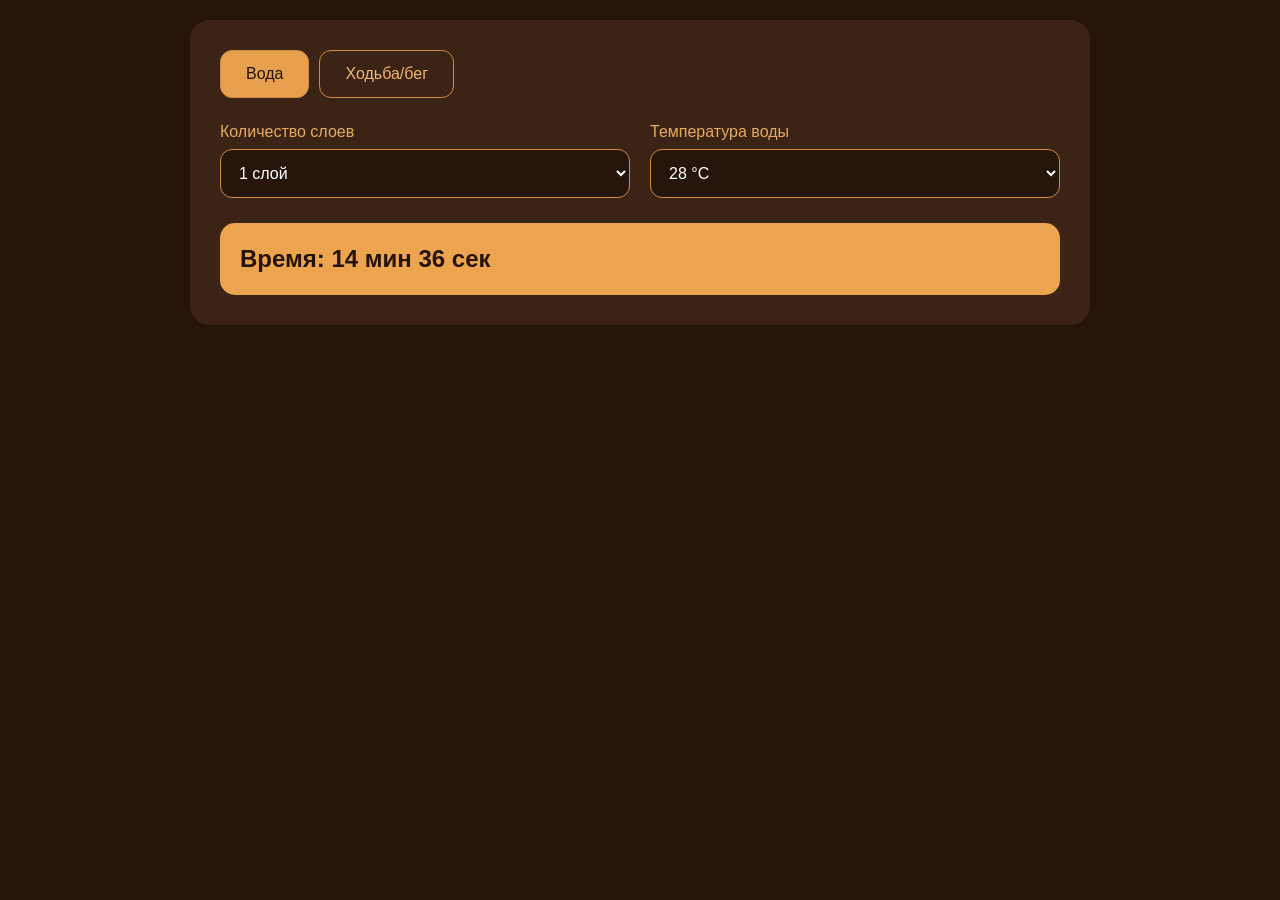
==== easypracticecalc/index.html @ d6936273 "Deploy easy practice calculator at /easypracticecalc" ====
<!DOCTYPE html>
<html lang="ru">
<head>
<meta charset="UTF-8">
<meta name="viewport" content="width=device-width, initial-scale=1, viewport-fit=cover">
<meta name="theme-color" content="#281509">
<meta name="apple-mobile-web-app-capable" content="yes">
<meta name="apple-mobile-web-app-status-bar-style" content="black-translucent">
<meta name="apple-mobile-web-app-title" content="Калькулятор">
<meta name="format-detection" content="telephone=no">
<link rel="manifest" href="./manifest.webmanifest">
<link rel="apple-touch-icon" href="./icon-180.png">
<title>Калькулятор практик</title>
<style>
*{box-sizing:border-box}
html{background:#281509}
body{
  margin:0;
  min-height:100vh;
  padding:calc(20px + env(safe-area-inset-top)) calc(20px + env(safe-area-inset-right))
          calc(20px + env(safe-area-inset-bottom)) calc(20px + env(safe-area-inset-left));
  background:#281509;
  color:#fff;
  font-family:-apple-system,BlinkMacSystemFont,"Segoe UI",Arial,sans-serif;
  -webkit-font-smoothing:antialiased;
}
.card{max-width:900px;margin:auto;background:#3b2415;border-radius:20px;padding:30px}
.tabs{display:flex;gap:10px;margin-bottom:25px}
.tab{
  padding:14px 25px;border-radius:12px;border:1px solid #d28a40;cursor:pointer;
  color:#f0b56d;-webkit-tap-highlight-color:transparent;user-select:none
}
.tab.active{background:#e7a04d;color:#251307}
.panel{display:none}
.panel.active{display:block}
.controls{display:flex;gap:20px;flex-wrap:wrap}
.controls>div{flex:1 1 260px}
label{display:block;color:#e7aa61;margin-bottom:8px}
select{
  width:100%;background:#25150b;color:white;border:1px solid #d28a40;border-radius:12px;
  padding:14px;min-width:0;font-size:16px
}
.result{
  margin-top:25px;background:#eca54e;color:#251307;border-radius:15px;padding:20px;
  font-size:24px;font-weight:700;line-height:1.35
}
@media(max-width:600px){
  body{padding-left:max(12px,env(safe-area-inset-left));padding-right:max(12px,env(safe-area-inset-right))}
  .card{padding:20px 16px;border-radius:18px}
  .tabs{gap:8px}
  .tab{flex:1;text-align:center;padding:13px 8px;font-size:15px}
  .controls{gap:14px}
  .result{font-size:21px}
}
</style>
</head>
<body>
<div class="card">
  <div class="tabs">
    <div class="tab active" onclick="openTab('water',this)">Вода</div>
    <div class="tab" onclick="openTab('move',this)">Ходьба/бег</div>
  </div>

  <div id="water" class="panel active">
    <div class="controls">
      <div><label>Количество слоев</label><select id="waterLayer"></select></div>
      <div><label>Температура воды</label><select id="waterTemp"></select></div>
    </div>
    <div class="result" id="waterResult"></div>
  </div>

  <div id="move" class="panel">
    <div class="controls">
      <div><label>Количество слоев</label><select id="moveLayer"></select></div>
      <div><label>Скорость движения</label><select id="moveSpeed"></select></div>
    </div>
    <div class="result" id="moveResult"></div>
  </div>
</div>

<script>
const waterData={"28":{"1":14.6,"2":29.1,"3":43.6,"4":58.1,"5":72.7},"27":{"1":13.1,"2":26.1,"3":39.2,"4":52.2,"5":65.2},"26":{"1":11.8,"2":23.5,"3":35.2,"4":46.9,"5":58.6},"25":{"1":10.6,"2":21.1,"3":31.6,"4":42.1,"5":52.6},"24":{"1":9.5,"2":18.9,"3":28.3,"4":37.8,"5":47.2},"23":{"1":8.5,"2":17.0,"3":25.4,"4":33.9,"5":42.4},"22":{"1":7.6,"2":15.2,"3":22.8,"4":30.4,"5":38.0},"21":{"1":6.9,"2":13.7,"3":20.5,"4":27.3,"5":34.2},"20":{"1":6.2,"2":12.3,"3":18.4,"4":24.5,"5":30.7},"19":{"1":5.5,"2":11.0,"3":16.5,"4":22.0,"5":27.5},"18":{"1":5.0,"2":9.9,"3":14.8,"4":19.8,"5":24.7},"17":{"1":4.5,"2":8.9,"3":13.3,"4":17.8,"5":22.2},"16":{"1":4.0,"2":8.0,"3":12.0,"4":15.9,"5":19.9},"15":{"1":3.6,"2":7.2,"3":10.8,"4":14.3,"5":17.9},"14":{"1":3.3,"2":6.5,"3":9.7,"4":12.9,"5":16.1},"13":{"1":2.9,"2":5.8,"3":8.7,"4":11.5,"5":14.4},"12":{"1":2.6,"2":5.2,"3":7.8,"4":10.4,"5":13.0},"11":{"1":2.4,"2":4.7,"3":7.0,"4":9.3,"5":11.6},"10":{"1":2.1,"2":4.2,"3":6.3,"4":8.4,"5":10.4},"9":{"1":1.9,"2":3.8,"3":5.6,"4":7.5,"5":9.4},"8":{"1":1.7,"2":3.4,"3":5.1,"4":6.8,"5":8.4},"7":{"1":1.6,"2":3.1,"3":4.6,"4":6.1,"5":7.6},"6":{"1":1.4,"2":2.7,"3":4.1,"4":5.4,"5":6.8},"5":{"1":1.3,"2":2.5,"3":3.7,"4":4.9,"5":6.1},"4":{"1":1.1,"2":2.2,"3":3.3,"4":4.4,"5":5.5}};
const moveData={"4.0":{"1":65.2,"2":130.4,"3":195.5,"4":260.7,"5":325.9},"4.1":{"1":63.2,"2":126.4,"3":189.6,"4":252.8,"5":316.0},"4.2":{"1":61.4,"2":122.7,"3":184.0,"4":245.4,"5":306.7},"4.3":{"1":59.6,"2":119.2,"3":178.7,"4":238.3,"5":297.8},"4.4":{"1":57.9,"2":115.8,"3":173.6,"4":231.5,"5":289.3},"4.5":{"1":56.3,"2":112.5,"3":168.8,"4":225.0,"5":281.3},"4.6":{"1":54.7,"2":109.4,"3":164.1,"4":218.8,"5":273.5},"4.7":{"1":53.3,"2":106.5,"3":159.7,"4":212.9,"5":266.1},"4.8":{"1":51.9,"2":103.7,"3":155.5,"4":207.3,"5":259.1},"4.9":{"1":50.5,"2":101.0,"3":151.4,"4":201.9,"5":252.3},"5.0":{"1":49.2,"2":98.4,"3":147.5,"4":196.7,"5":245.8},"5.5":{"1":43.5,"2":86.9,"3":130.3,"4":173.7,"5":217.1},"6.0":{"1":38.7,"2":77.4,"3":116.0,"4":154.7,"5":193.4},"6.5":{"1":34.7,"2":69.4,"3":104.1,"4":138.8,"5":173.4},"7.0":{"1":31.3,"2":62.6,"3":93.9,"4":125.2,"5":156.5},"7.5":{"1":28.4,"2":56.8,"3":85.2,"4":113.6,"5":142.0},"8.0":{"1":25.9,"2":51.8,"3":77.7,"4":103.6,"5":129.5},"8.5":{"1":23.7,"2":47.4,"3":71.1,"4":94.8,"5":118.5},"9.0":{"1":21.8,"2":43.6,"3":65.4,"4":87.1,"5":108.9},"9.5":{"1":20.1,"2":40.2,"3":60.2,"4":80.3,"5":100.4},"10.0":{"1":18.6,"2":37.1,"3":55.7,"4":74.2,"5":92.8},"10.5":{"1":17.2,"2":34.4,"3":51.6,"4":68.8,"5":86.0},"11.0":{"1":16.0,"2":32.0,"3":48.0,"4":64.0,"5":79.9},"11.5":{"1":14.9,"2":29.8,"3":44.7,"4":59.6,"5":74.4},"12.0":{"1":13.9,"2":27.8,"3":41.7,"4":55.6,"5":69.5},"12.5":{"1":13.0,"2":26.0,"3":39.0,"4":52.0,"5":65.0},"13.0":{"1":12.2,"2":24.4,"3":36.5,"4":48.7,"5":60.9},"13.5":{"1":11.5,"2":22.9,"3":34.3,"4":45.7,"5":57.1},"14.0":{"1":10.8,"2":21.5,"3":32.2,"4":42.9,"5":53.7},"14.5":{"1":10.1,"2":20.2,"3":30.3,"4":40.4,"5":50.5},"15.0":{"1":9.6,"2":19.1,"3":28.6,"4":38.1,"5":47.6},"15.5":{"1":9.0,"2":18.0,"3":27.0,"4":35.9,"5":44.9},"16.0":{"1":8.5,"2":17.0,"3":25.5,"4":33.9,"5":42.4},"16.5":{"1":8.1,"2":16.1,"3":24.1,"4":32.1,"5":40.1},"17.0":{"1":7.6,"2":15.2,"3":22.8,"4":30.4,"5":38.0},"17.5":{"1":7.2,"2":14.4,"3":21.6,"4":28.8,"5":36.0},"18.0":{"1":6.9,"2":13.7,"3":20.5,"4":27.3,"5":34.2},"18.5":{"1":6.5,"2":13.0,"3":19.5,"4":26.0,"5":32.4},"19.0":{"1":6.2,"2":12.4,"3":18.5,"4":24.7,"5":30.8},"19.5":{"1":5.9,"2":11.8,"3":17.6,"4":23.5,"5":29.3},"20.0":{"1":5.6,"2":11.2,"3":16.8,"4":22.3,"5":27.9},"20.5":{"1":5.4,"2":10.7,"3":16.0,"4":21.3,"5":26.6},"21.0":{"1":5.1,"2":10.2,"3":15.2,"4":20.3,"5":25.4},"21.5":{"1":4.9,"2":9.7,"3":14.5,"4":19.4,"5":24.2},"22.0":{"1":4.7,"2":9.3,"3":13.9,"4":18.5,"5":23.1}};

function openTab(id,el){
  document.querySelectorAll('.panel').forEach(x=>x.classList.remove('active'));
  document.querySelectorAll('.tab').forEach(x=>x.classList.remove('active'));
  document.getElementById(id).classList.add('active');
  el.classList.add('active');
}

function fill(){
  for(let t=28;t>=4;t--) waterTemp.innerHTML+=`<option value="${t}">${t} °C</option>`;
  for(let i=1;i<=5;i++){
    waterLayer.innerHTML+=`<option value="${i}">${i} слой</option>`;
    moveLayer.innerHTML+=`<option value="${i}">${i} слой</option>`;
  }
  Object.keys(moveData).forEach(s=>{
    let pace=60/Number(s), m=Math.floor(pace), sec=Math.round((pace-m)*60);
    moveSpeed.innerHTML+=`<option value="${s}">${s} км/ч · ${sec?m+' мин '+sec+' сек/км':m+' мин/км'}</option>`;
  });
}

function ft(t){
  let s=Math.round(t*60),m=Math.floor(s/60),sec=s%60;
  return sec?m+' мин '+sec+' сек':m+' мин';
}

function updateWater(){
  waterResult.innerHTML='Время: '+ft(waterData[waterTemp.value][waterLayer.value]);
}
function updateMove(){
  let t=moveData[moveSpeed.value][moveLayer.value];
  let d=Number(moveSpeed.value)*t/60;
  moveResult.innerHTML='Время: '+ft(t)+'<br>Дистанция: '+d.toFixed(3)+' км';
}

waterTemp.onchange=updateWater;
waterLayer.onchange=updateWater;
moveSpeed.onchange=updateMove;
moveLayer.onchange=updateMove;

fill();updateWater();updateMove();

if ('serviceWorker' in navigator) {
  window.addEventListener('load', () => {
    navigator.serviceWorker.register('./sw.js', {scope:'./'}).catch(()=>{});
  });
}
</script>
</body>
</html>
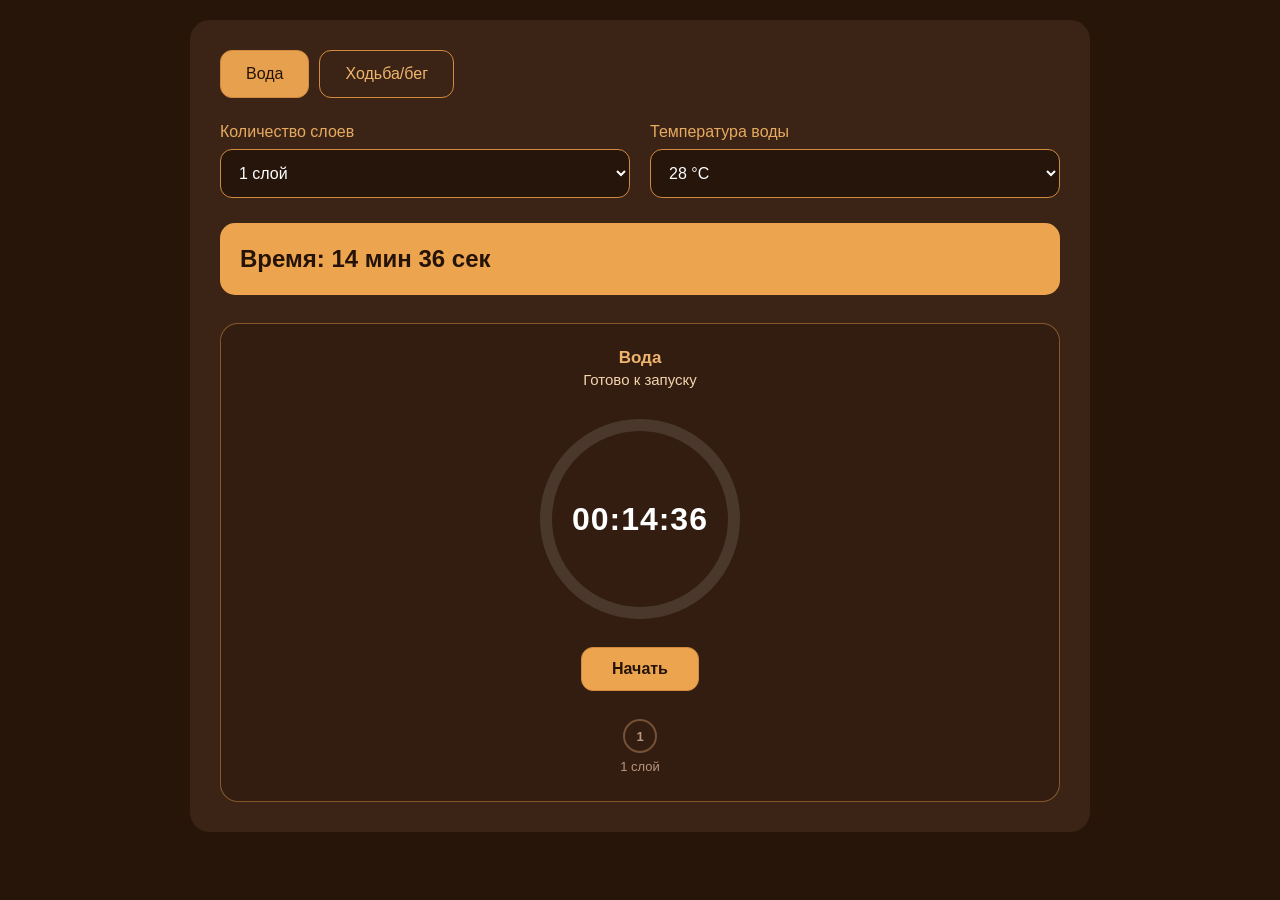
==== commit f6928d0e: "Add persistent workout timer and layer progress" ====
--- a/easypracticecalc/index.html
+++ b/easypracticecalc/index.html
@@ -44,6 +44,31 @@
   margin-top:25px;background:#eca54e;color:#251307;border-radius:15px;padding:20px;
   font-size:24px;font-weight:700;line-height:1.35
 }
+.timer-card{
+  margin-top:28px;padding:24px;border:1px solid rgba(231,160,77,.45);border-radius:18px;
+  background:#321d10;text-align:center
+}
+.timer-heading{margin:0 0 3px;color:#f0b56d;font-size:17px;font-weight:600}
+.timer-status{min-height:24px;margin:0 0 14px;color:#f4d4ae;font-size:15px}
+.timer-circle{position:relative;width:220px;height:220px;margin:0 auto}
+.timer-circle svg{width:100%;height:100%;transform:rotate(-90deg)}
+.timer-track,.timer-progress{fill:none;stroke-width:12}
+.timer-track{stroke:rgba(255,255,255,.12)}
+.timer-progress{stroke:#eca54e;stroke-linecap:round;transition:stroke-dashoffset .25s linear}
+.timer-center{position:absolute;inset:0;display:flex;align-items:center;justify-content:center}
+.timer-time{font-size:32px;font-weight:750;letter-spacing:.03em;font-variant-numeric:tabular-nums}
+.timer-actions{display:flex;flex-wrap:wrap;justify-content:center;gap:10px;margin-top:18px}
+.timer-button{
+  min-width:118px;border:1px solid #d28a40;border-radius:12px;padding:12px 18px;
+  background:#eca54e;color:#251307;font:inherit;font-weight:700;cursor:pointer
+}
+.timer-button.secondary{background:transparent;color:#f0b56d}
+.timer-button[hidden]{display:none}
+.layer-progress{display:flex;justify-content:center;gap:9px;margin-top:25px;overflow-x:auto;padding:3px}
+.layer-step{display:flex;min-width:70px;flex-direction:column;align-items:center;gap:6px;color:#b8977d;font-size:13px}
+.layer-marker{display:grid;width:34px;height:34px;place-items:center;border:2px solid #775136;border-radius:50%;font-weight:750}
+.layer-step.current{color:#f4d4ae}.layer-step.current .layer-marker{border-color:#eca54e;background:#eca54e;color:#251307}
+.layer-step.complete{color:#f0b56d}.layer-step.complete .layer-marker{border-color:#d28a40;background:#5a341c}
 @media(max-width:600px){
   body{padding-left:max(12px,env(safe-area-inset-left));padding-right:max(12px,env(safe-area-inset-right))}
   .card{padding:20px 16px;border-radius:18px}
@@ -51,14 +76,19 @@
   .tab{flex:1;text-align:center;padding:13px 8px;font-size:15px}
   .controls{gap:14px}
   .result{font-size:21px}
+  .timer-card{padding:20px 10px}
+  .timer-circle{width:190px;height:190px}
+  .timer-time{font-size:27px}
+  .timer-button{min-width:100px;flex:1 1 120px}
+  .layer-progress{justify-content:flex-start}
 }
 </style>
 </head>
 <body>
 <div class="card">
   <div class="tabs">
-    <div class="tab active" onclick="openTab('water',this)">Вода</div>
-    <div class="tab" onclick="openTab('move',this)">Ходьба/бег</div>
+    <div class="tab active" data-practice="water" onclick="openTab('water',this)">Вода</div>
+    <div class="tab" data-practice="move" onclick="openTab('move',this)">Ходьба/бег</div>
   </div>
 
   <div id="water" class="panel active">
@@ -76,6 +106,25 @@
     </div>
     <div class="result" id="moveResult"></div>
   </div>
+
+  <section class="timer-card" id="timerCard" aria-labelledby="timerPractice">
+    <h2 class="timer-heading" id="timerPractice">Вода</h2>
+    <p class="timer-status" id="timerStatus" aria-live="polite">Готово к запуску</p>
+    <div class="timer-circle">
+      <svg viewBox="0 0 220 220" aria-hidden="true">
+        <circle class="timer-track" cx="110" cy="110" r="94"></circle>
+        <circle class="timer-progress" id="timerProgress" cx="110" cy="110" r="94"></circle>
+      </svg>
+      <div class="timer-center"><time class="timer-time" id="timerTime">00:00:00</time></div>
+    </div>
+    <div class="timer-actions">
+      <button class="timer-button" id="timerStart" type="button">Начать</button>
+      <button class="timer-button" id="timerPause" type="button" hidden>Пауза</button>
+      <button class="timer-button" id="timerResume" type="button" hidden>Продолжить</button>
+      <button class="timer-button secondary" id="timerReset" type="button" hidden>Сбросить</button>
+    </div>
+    <div class="layer-progress" id="layerProgress" aria-label="Прогресс по слоям"></div>
+  </section>
 </div>
 
 <script>
@@ -128,5 +177,7 @@
   });
 }
 </script>
+<script src="./timer_logic.js"></script>
+<script src="./timer.js"></script>
 </body>
 </html>
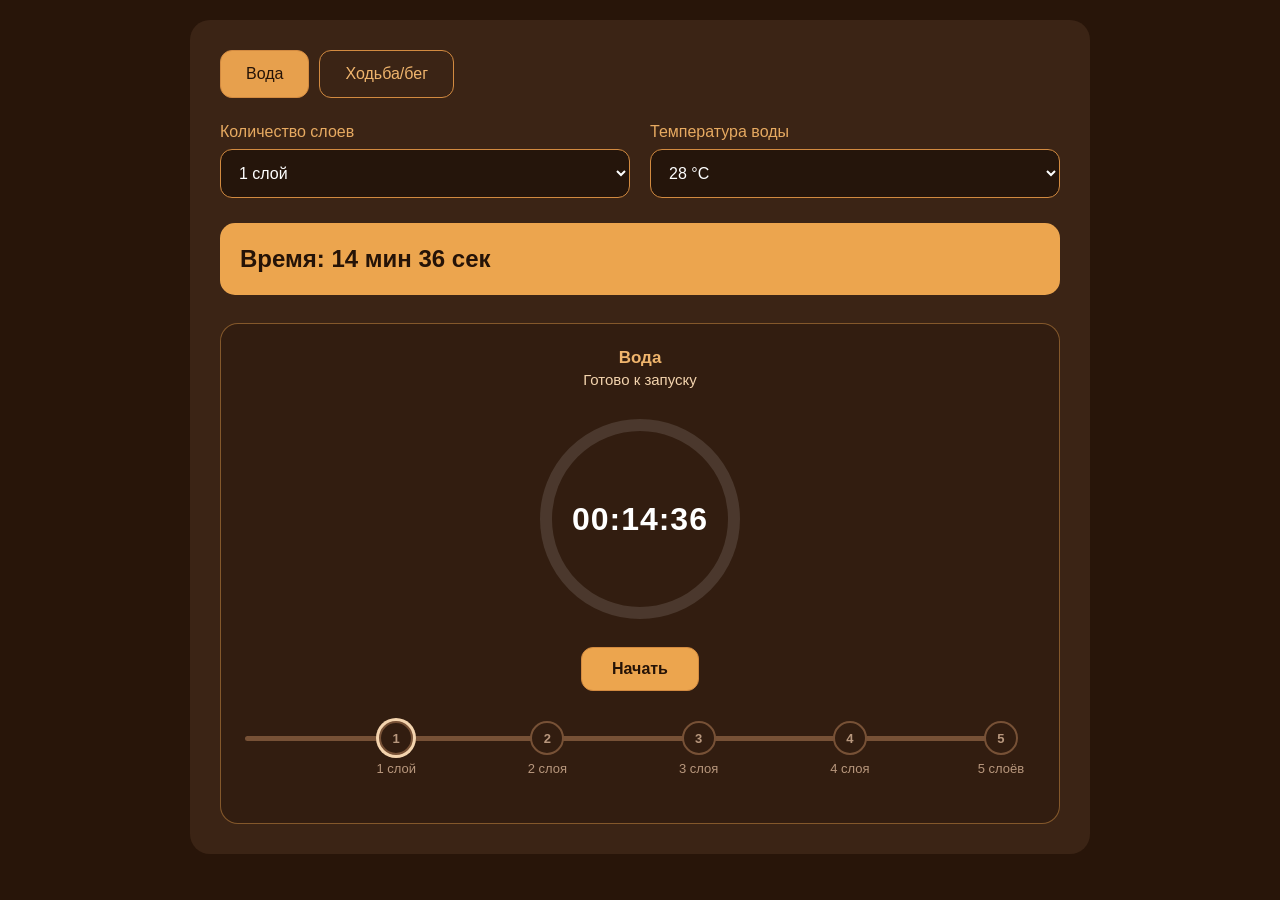
==== commit 37fd70d7: "Add five-layer workout progress bar" ====
--- a/easypracticecalc/index.html
+++ b/easypracticecalc/index.html
@@ -64,11 +64,22 @@
 }
 .timer-button.secondary{background:transparent;color:#f0b56d}
 .timer-button[hidden]{display:none}
-.layer-progress{display:flex;justify-content:center;gap:9px;margin-top:25px;overflow-x:auto;padding:3px}
-.layer-step{display:flex;min-width:70px;flex-direction:column;align-items:center;gap:6px;color:#b8977d;font-size:13px}
-.layer-marker{display:grid;width:34px;height:34px;place-items:center;border:2px solid #775136;border-radius:50%;font-weight:750}
-.layer-step.current{color:#f4d4ae}.layer-step.current .layer-marker{border-color:#eca54e;background:#eca54e;color:#251307}
-.layer-step.complete{color:#f0b56d}.layer-step.complete .layer-marker{border-color:#d28a40;background:#5a341c}
+.layer-progress{width:100%;margin-top:27px;padding:3px 34px 24px 0}
+.layer-scale{position:relative;width:100%}
+.layer-track{position:absolute;top:15px;left:0;width:100%;height:5px;border-radius:999px;background:#775136;overflow:hidden}
+.layer-fill{width:0;height:100%;border-radius:inherit;background:#eca54e;transition:width .25s linear}
+.layer-markers{position:relative;display:grid;grid-template-columns:repeat(5,minmax(0,1fr));width:100%}
+.layer-step{position:relative;height:54px;color:#b8977d;font-size:13px}
+.layer-marker{
+  position:absolute;top:0;right:0;transform:translateX(50%);display:grid;width:34px;height:34px;
+  place-items:center;border:2px solid #775136;border-radius:50%;background:#321d10;font-weight:750;
+  transition:border-color .2s,background .2s,color .2s,box-shadow .2s
+}
+.layer-label{position:absolute;top:40px;right:0;transform:translateX(50%);white-space:nowrap}
+.layer-label-short{display:none}
+.layer-step.current{color:#f4d4ae}.layer-step.current .layer-marker{border-color:#eca54e;color:#eca54e}
+.layer-step.complete{color:#f0b56d}.layer-step.complete .layer-marker{border-color:#eca54e;background:#eca54e;color:#251307}
+.layer-step.target .layer-marker{box-shadow:0 0 0 3px #f4d4ae}
 @media(max-width:600px){
   body{padding-left:max(12px,env(safe-area-inset-left));padding-right:max(12px,env(safe-area-inset-right))}
   .card{padding:20px 16px;border-radius:18px}
@@ -80,7 +91,9 @@
   .timer-circle{width:190px;height:190px}
   .timer-time{font-size:27px}
   .timer-button{min-width:100px;flex:1 1 120px}
-  .layer-progress{justify-content:flex-start}
+  .layer-progress{padding-right:24px}
+  .layer-label-full{display:none}
+  .layer-label-short{display:inline}
 }
 </style>
 </head>
@@ -123,7 +136,9 @@
       <button class="timer-button" id="timerResume" type="button" hidden>Продолжить</button>
       <button class="timer-button secondary" id="timerReset" type="button" hidden>Сбросить</button>
     </div>
-    <div class="layer-progress" id="layerProgress" aria-label="Прогресс по слоям"></div>
+    <div class="layer-progress" id="layerProgress" role="progressbar"
+         aria-label="Глубина прохождения практики по пяти слоям"
+         aria-valuemin="0" aria-valuemax="5" aria-valuenow="0"></div>
   </section>
 </div>
 
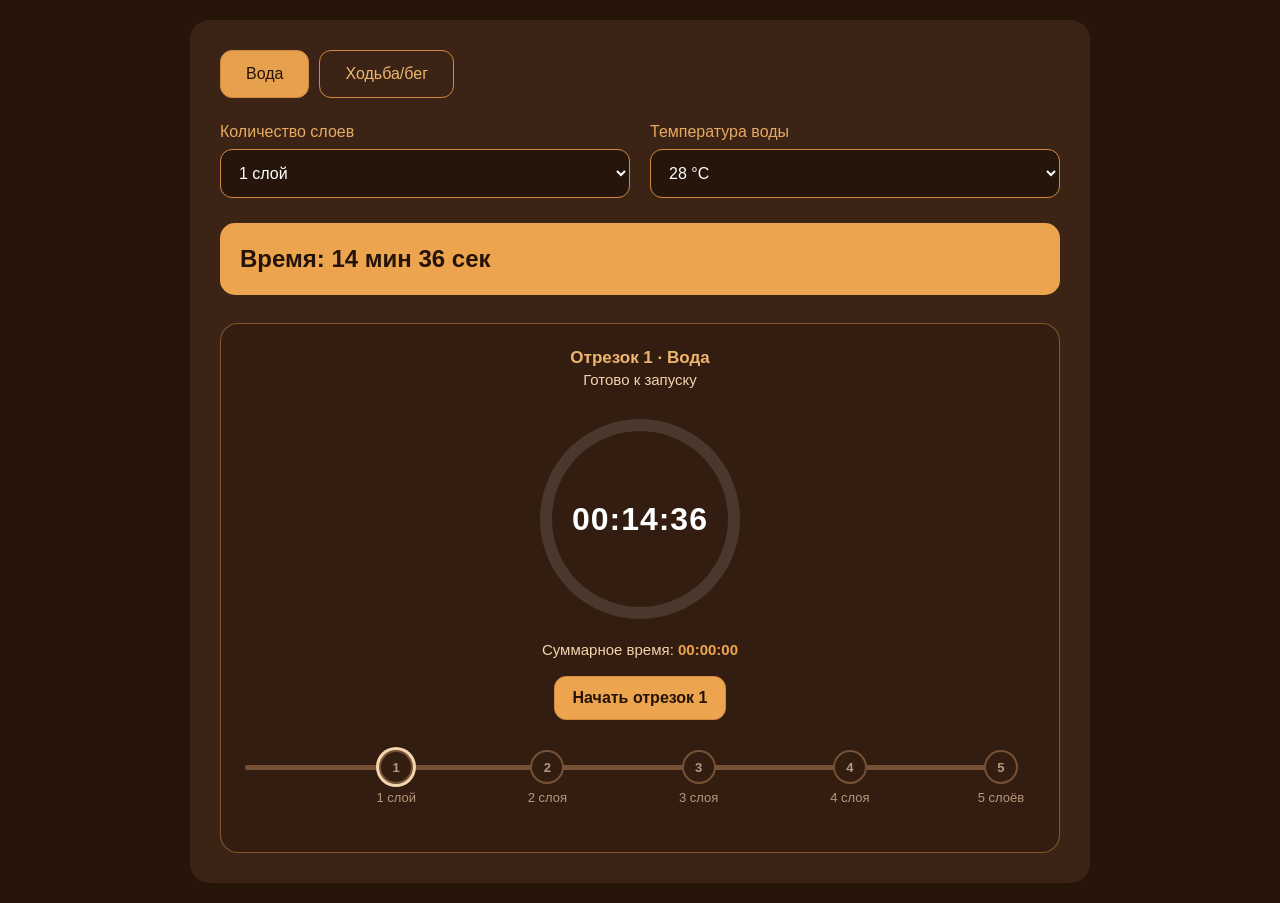
==== commit f2c0025f: "Add sequential completed workout segments" ====
--- a/easypracticecalc/index.html
+++ b/easypracticecalc/index.html
@@ -57,6 +57,8 @@
 .timer-progress{stroke:#eca54e;stroke-linecap:round;transition:stroke-dashoffset .25s linear}
 .timer-center{position:absolute;inset:0;display:flex;align-items:center;justify-content:center}
 .timer-time{font-size:32px;font-weight:750;letter-spacing:.03em;font-variant-numeric:tabular-nums}
+.timer-cumulative{margin:12px 0 0;color:#f4d4ae;font-size:15px;font-variant-numeric:tabular-nums}
+.timer-cumulative strong{color:#eca54e}
 .timer-actions{display:flex;flex-wrap:wrap;justify-content:center;gap:10px;margin-top:18px}
 .timer-button{
   min-width:118px;border:1px solid #d28a40;border-radius:12px;padding:12px 18px;
@@ -64,6 +66,20 @@
 }
 .timer-button.secondary{background:transparent;color:#f0b56d}
 .timer-button[hidden]{display:none}
+.next-segment-button{width:100%;margin-top:13px;background:#5a341c;color:#f4d4ae}
+.next-segment-button:not(.secondary){background:#eca54e;color:#251307}
+.segment-history{margin-top:28px;padding-top:22px;border-top:1px solid rgba(231,160,77,.32);text-align:left}
+.segment-history[hidden]{display:none}
+.segment-history h3{margin:0 0 12px;color:#f0b56d;font-size:17px}
+.segment-list{display:grid;gap:9px;margin:0;padding:0;list-style:none}
+.segment-item{display:flex;align-items:flex-start;gap:10px;padding:11px 13px;border-radius:12px;background:#281509;color:#f4d4ae;font-size:14px;line-height:1.4}
+.segment-check{margin-left:auto;color:#eca54e;font-size:19px;font-weight:800}
+select:disabled{opacity:.72;cursor:not-allowed}
+.tab.locked{opacity:.72;cursor:not-allowed}
+.segment-warning[hidden]{display:none}
+.segment-warning{position:fixed;z-index:20;inset:0;display:grid;place-items:center;padding:20px;background:rgba(18,8,3,.72)}
+.segment-warning-card{width:min(440px,100%);padding:24px;border:1px solid #d28a40;border-radius:18px;background:#3b2415;box-shadow:0 18px 50px rgba(0,0,0,.42);text-align:center}
+.segment-warning-card p{margin:0 0 18px;color:#fff;font-size:17px;line-height:1.45}
 .layer-progress{width:100%;margin-top:27px;padding:3px 34px 24px 0}
 .layer-scale{position:relative;width:100%}
 .layer-track{position:absolute;top:15px;left:0;width:100%;height:5px;border-radius:999px;background:#775136;overflow:hidden}
@@ -91,6 +107,8 @@
   .timer-circle{width:190px;height:190px}
   .timer-time{font-size:27px}
   .timer-button{min-width:100px;flex:1 1 120px}
+  .next-segment-button{flex-basis:100%}
+  .segment-item{font-size:13px}
   .layer-progress{padding-right:24px}
   .layer-label-full{display:none}
   .layer-label-short{display:inline}
@@ -130,16 +148,30 @@
       </svg>
       <div class="timer-center"><time class="timer-time" id="timerTime">00:00:00</time></div>
     </div>
+    <p class="timer-cumulative">Суммарное время: <strong id="timerCumulative">00:00:00</strong></p>
     <div class="timer-actions">
-      <button class="timer-button" id="timerStart" type="button">Начать</button>
+      <button class="timer-button" id="timerStart" type="button">Начать отрезок 1</button>
       <button class="timer-button" id="timerPause" type="button" hidden>Пауза</button>
       <button class="timer-button" id="timerResume" type="button" hidden>Продолжить</button>
       <button class="timer-button secondary" id="timerReset" type="button" hidden>Сбросить</button>
     </div>
+    <button class="timer-button next-segment-button" id="timerNext" type="button" hidden>+ Следующий отрезок</button>
     <div class="layer-progress" id="layerProgress" role="progressbar"
          aria-label="Глубина прохождения практики по пяти слоям"
          aria-valuemin="0" aria-valuemax="5" aria-valuenow="0"></div>
+    <section class="segment-history" id="segmentHistory" hidden>
+      <h3>Отрезки тренировки</h3>
+      <ol class="segment-list" id="segmentList"></ol>
+    </section>
   </section>
+</div>
+
+<div class="segment-warning" id="segmentWarning" role="alertdialog" aria-modal="true"
+     aria-labelledby="segmentWarningText" hidden>
+  <div class="segment-warning-card">
+    <p id="segmentWarningText">Чтобы начать следующий отрезок, завершите текущий с теми же параметрами.</p>
+    <button class="timer-button" id="segmentWarningClose" type="button">Понятно</button>
+  </div>
 </div>
 
 <script>
@@ -147,6 +179,10 @@
 const moveData={"4.0":{"1":65.2,"2":130.4,"3":195.5,"4":260.7,"5":325.9},"4.1":{"1":63.2,"2":126.4,"3":189.6,"4":252.8,"5":316.0},"4.2":{"1":61.4,"2":122.7,"3":184.0,"4":245.4,"5":306.7},"4.3":{"1":59.6,"2":119.2,"3":178.7,"4":238.3,"5":297.8},"4.4":{"1":57.9,"2":115.8,"3":173.6,"4":231.5,"5":289.3},"4.5":{"1":56.3,"2":112.5,"3":168.8,"4":225.0,"5":281.3},"4.6":{"1":54.7,"2":109.4,"3":164.1,"4":218.8,"5":273.5},"4.7":{"1":53.3,"2":106.5,"3":159.7,"4":212.9,"5":266.1},"4.8":{"1":51.9,"2":103.7,"3":155.5,"4":207.3,"5":259.1},"4.9":{"1":50.5,"2":101.0,"3":151.4,"4":201.9,"5":252.3},"5.0":{"1":49.2,"2":98.4,"3":147.5,"4":196.7,"5":245.8},"5.5":{"1":43.5,"2":86.9,"3":130.3,"4":173.7,"5":217.1},"6.0":{"1":38.7,"2":77.4,"3":116.0,"4":154.7,"5":193.4},"6.5":{"1":34.7,"2":69.4,"3":104.1,"4":138.8,"5":173.4},"7.0":{"1":31.3,"2":62.6,"3":93.9,"4":125.2,"5":156.5},"7.5":{"1":28.4,"2":56.8,"3":85.2,"4":113.6,"5":142.0},"8.0":{"1":25.9,"2":51.8,"3":77.7,"4":103.6,"5":129.5},"8.5":{"1":23.7,"2":47.4,"3":71.1,"4":94.8,"5":118.5},"9.0":{"1":21.8,"2":43.6,"3":65.4,"4":87.1,"5":108.9},"9.5":{"1":20.1,"2":40.2,"3":60.2,"4":80.3,"5":100.4},"10.0":{"1":18.6,"2":37.1,"3":55.7,"4":74.2,"5":92.8},"10.5":{"1":17.2,"2":34.4,"3":51.6,"4":68.8,"5":86.0},"11.0":{"1":16.0,"2":32.0,"3":48.0,"4":64.0,"5":79.9},"11.5":{"1":14.9,"2":29.8,"3":44.7,"4":59.6,"5":74.4},"12.0":{"1":13.9,"2":27.8,"3":41.7,"4":55.6,"5":69.5},"12.5":{"1":13.0,"2":26.0,"3":39.0,"4":52.0,"5":65.0},"13.0":{"1":12.2,"2":24.4,"3":36.5,"4":48.7,"5":60.9},"13.5":{"1":11.5,"2":22.9,"3":34.3,"4":45.7,"5":57.1},"14.0":{"1":10.8,"2":21.5,"3":32.2,"4":42.9,"5":53.7},"14.5":{"1":10.1,"2":20.2,"3":30.3,"4":40.4,"5":50.5},"15.0":{"1":9.6,"2":19.1,"3":28.6,"4":38.1,"5":47.6},"15.5":{"1":9.0,"2":18.0,"3":27.0,"4":35.9,"5":44.9},"16.0":{"1":8.5,"2":17.0,"3":25.5,"4":33.9,"5":42.4},"16.5":{"1":8.1,"2":16.1,"3":24.1,"4":32.1,"5":40.1},"17.0":{"1":7.6,"2":15.2,"3":22.8,"4":30.4,"5":38.0},"17.5":{"1":7.2,"2":14.4,"3":21.6,"4":28.8,"5":36.0},"18.0":{"1":6.9,"2":13.7,"3":20.5,"4":27.3,"5":34.2},"18.5":{"1":6.5,"2":13.0,"3":19.5,"4":26.0,"5":32.4},"19.0":{"1":6.2,"2":12.4,"3":18.5,"4":24.7,"5":30.8},"19.5":{"1":5.9,"2":11.8,"3":17.6,"4":23.5,"5":29.3},"20.0":{"1":5.6,"2":11.2,"3":16.8,"4":22.3,"5":27.9},"20.5":{"1":5.4,"2":10.7,"3":16.0,"4":21.3,"5":26.6},"21.0":{"1":5.1,"2":10.2,"3":15.2,"4":20.3,"5":25.4},"21.5":{"1":4.9,"2":9.7,"3":14.5,"4":19.4,"5":24.2},"22.0":{"1":4.7,"2":9.3,"3":13.9,"4":18.5,"5":23.1}};
 
 function openTab(id,el){
+  if(window.easyTimerController && !window.easyTimerController.canConfigure()){
+    window.easyTimerController.showLockedWarning();
+    return;
+  }
   document.querySelectorAll('.panel').forEach(x=>x.classList.remove('active'));
   document.querySelectorAll('.tab').forEach(x=>x.classList.remove('active'));
   document.getElementById(id).classList.add('active');
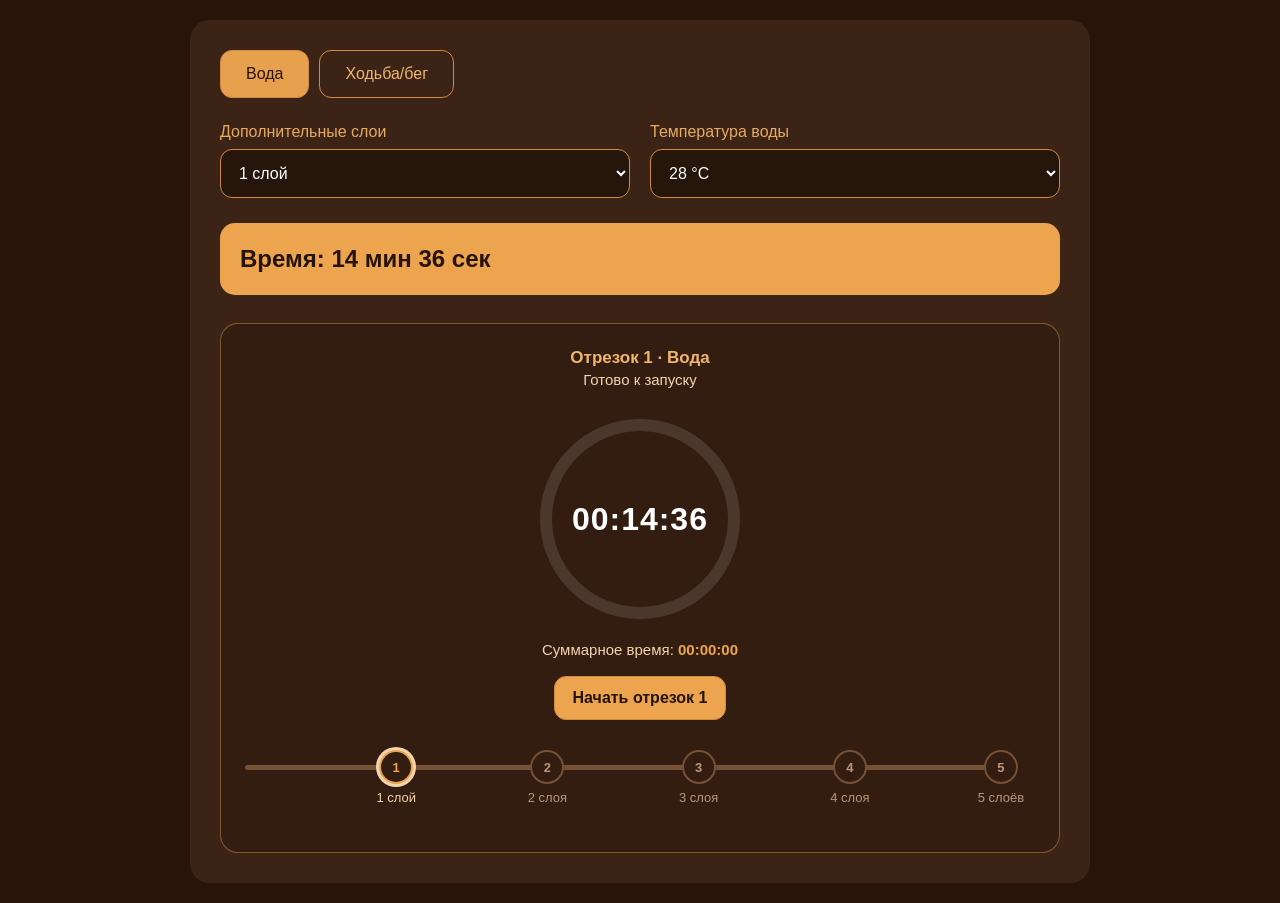
==== commit f4ca1de6: "Continue layer progress across workout segments" ====
--- a/easypracticecalc/index.html
+++ b/easypracticecalc/index.html
@@ -25,6 +25,8 @@
   -webkit-font-smoothing:antialiased;
 }
 .card{max-width:900px;margin:auto;background:#3b2415;border-radius:20px;padding:30px}
+.parameter-toggle{display:none}
+.parameter-panel{display:block}
 .tabs{display:flex;gap:10px;margin-bottom:25px}
 .tab{
   padding:14px 25px;border-radius:12px;border:1px solid #d28a40;cursor:pointer;
@@ -65,6 +67,7 @@
   background:#eca54e;color:#251307;font:inherit;font-weight:700;cursor:pointer
 }
 .timer-button.secondary{background:transparent;color:#f0b56d}
+.timer-button:disabled{opacity:.72;cursor:not-allowed}
 .timer-button[hidden]{display:none}
 .next-segment-button{width:100%;margin-top:13px;background:#5a341c;color:#f4d4ae}
 .next-segment-button:not(.secondary){background:#eca54e;color:#251307}
@@ -97,19 +100,34 @@
 .layer-step.complete{color:#f0b56d}.layer-step.complete .layer-marker{border-color:#eca54e;background:#eca54e;color:#251307}
 .layer-step.target .layer-marker{box-shadow:0 0 0 3px #f4d4ae}
 @media(max-width:600px){
-  body{padding-left:max(12px,env(safe-area-inset-left));padding-right:max(12px,env(safe-area-inset-right))}
-  .card{padding:20px 16px;border-radius:18px}
+  body{padding-top:max(8px,env(safe-area-inset-top));padding-left:max(10px,env(safe-area-inset-left));padding-right:max(10px,env(safe-area-inset-right));padding-bottom:max(10px,env(safe-area-inset-bottom))}
+  .card{padding:12px;border-radius:18px}
+  .parameter-toggle{
+    display:flex;align-items:center;justify-content:space-between;gap:12px;width:100%;min-height:48px;
+    padding:10px 13px;border:1px solid #d28a40;border-radius:12px;background:#321d10;color:#fff;
+    font:inherit;text-align:left;cursor:pointer
+  }
+  .parameter-toggle-label{color:#f0b56d;font-weight:750}
+  .parameter-summary{min-width:0;overflow:hidden;color:#f4d4ae;font-size:14px;text-overflow:ellipsis;white-space:nowrap}
+  .parameters.mobile-collapsed .parameter-panel{display:none}
+  .parameter-panel{padding-top:12px}
   .tabs{gap:8px}
-  .tab{flex:1;text-align:center;padding:13px 8px;font-size:15px}
+  .tab{flex:1;text-align:center;padding:11px 8px;font-size:15px}
   .controls{gap:14px}
-  .result{font-size:21px}
-  .timer-card{padding:20px 10px}
+  .result{margin-top:14px;padding:14px;font-size:19px}
+  .timer-card{margin-top:10px;padding:12px 8px}
+  .timer-heading{font-size:16px}
+  .timer-status{margin-bottom:8px}
   .timer-circle{width:190px;height:190px}
   .timer-time{font-size:27px}
+  .timer-cumulative{margin-top:7px}
+  .timer-actions{margin-top:11px}
   .timer-button{min-width:100px;flex:1 1 120px}
-  .next-segment-button{flex-basis:100%}
-  .segment-item{font-size:13px}
-  .layer-progress{padding-right:24px}
+  .next-segment-button{flex-basis:100%;margin-top:9px}
+  .segment-history{margin-top:18px;padding-top:16px}
+  .segment-item{align-items:center;font-size:13px}
+  .segment-item>span:first-child{min-width:0;overflow-wrap:anywhere}
+  .layer-progress{margin-top:18px;padding-right:24px;padding-bottom:20px}
   .layer-label-full{display:none}
   .layer-label-short{display:inline}
 }
@@ -117,26 +135,35 @@
 </head>
 <body>
 <div class="card">
-  <div class="tabs">
-    <div class="tab active" data-practice="water" onclick="openTab('water',this)">Вода</div>
-    <div class="tab" data-practice="move" onclick="openTab('move',this)">Ходьба/бег</div>
-  </div>
-
-  <div id="water" class="panel active">
-    <div class="controls">
-      <div><label>Количество слоев</label><select id="waterLayer"></select></div>
-      <div><label>Температура воды</label><select id="waterTemp"></select></div>
+  <section class="parameters" id="practiceParameters">
+    <button class="parameter-toggle" id="parameterToggle" type="button"
+            aria-expanded="true" aria-controls="parameterPanel">
+      <span class="parameter-toggle-label">Параметры</span>
+      <span class="parameter-summary" id="parameterSummary"></span>
+    </button>
+    <div class="parameter-panel" id="parameterPanel">
+      <div class="tabs">
+        <div class="tab active" data-practice="water" onclick="openTab('water',this)">Вода</div>
+        <div class="tab" data-practice="move" onclick="openTab('move',this)">Ходьба/бег</div>
+      </div>
+
+      <div id="water" class="panel active">
+        <div class="controls">
+          <div><label>Дополнительные слои</label><select id="waterLayer"></select></div>
+          <div><label>Температура воды</label><select id="waterTemp"></select></div>
+        </div>
+        <div class="result" id="waterResult"></div>
+      </div>
+
+      <div id="move" class="panel">
+        <div class="controls">
+          <div><label>Дополнительные слои</label><select id="moveLayer"></select></div>
+          <div><label>Скорость движения</label><select id="moveSpeed"></select></div>
+        </div>
+        <div class="result" id="moveResult"></div>
+      </div>
     </div>
-    <div class="result" id="waterResult"></div>
-  </div>
-
-  <div id="move" class="panel">
-    <div class="controls">
-      <div><label>Количество слоев</label><select id="moveLayer"></select></div>
-      <div><label>Скорость движения</label><select id="moveSpeed"></select></div>
-    </div>
-    <div class="result" id="moveResult"></div>
-  </div>
+  </section>
 
   <section class="timer-card" id="timerCard" aria-labelledby="timerPractice">
     <h2 class="timer-heading" id="timerPractice">Вода</h2>
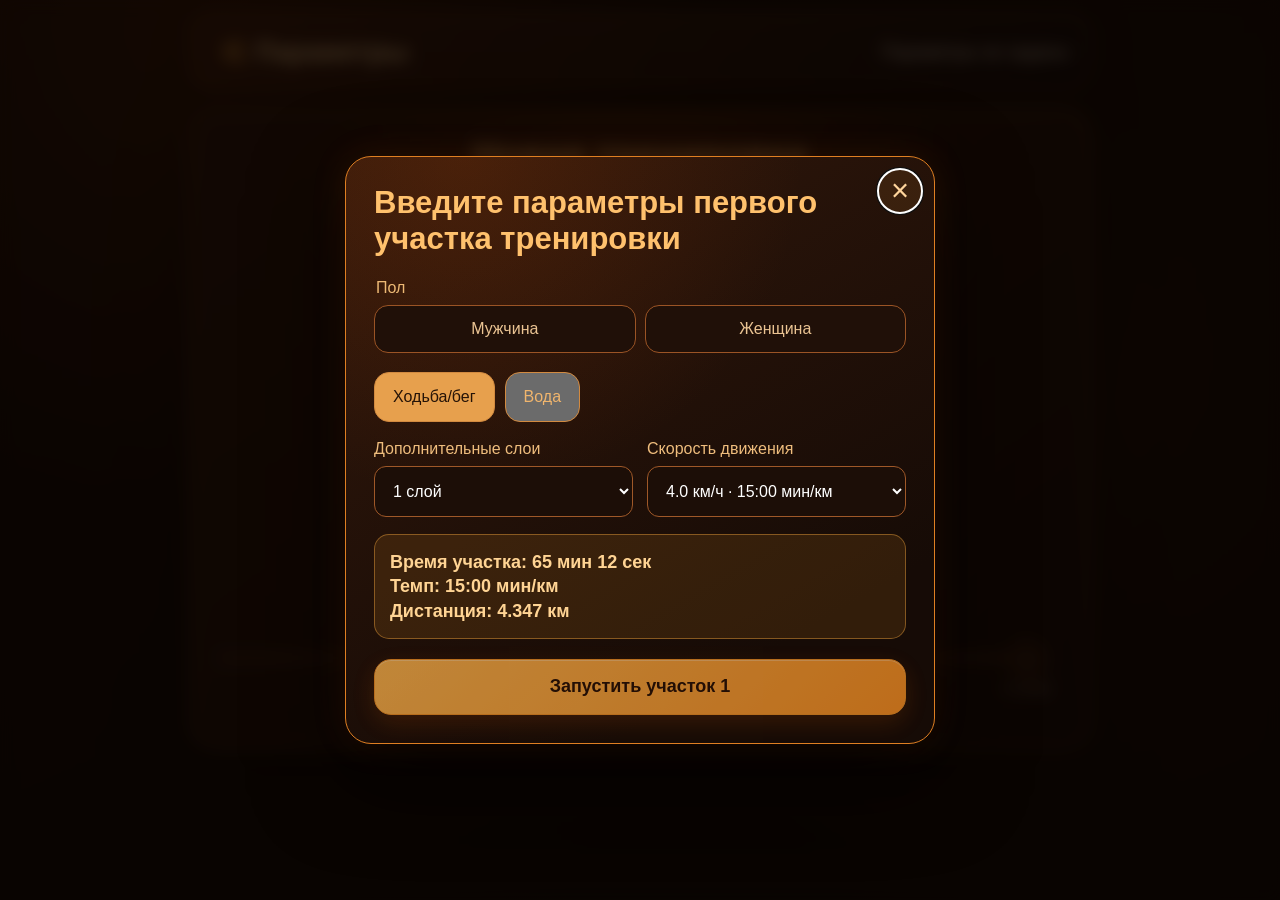
==== commit d225a019: "Redesign workout UI and add segment modal" ====
--- a/easypracticecalc/index.html
+++ b/easypracticecalc/index.html
@@ -131,43 +131,117 @@
   .layer-label-full{display:none}
   .layer-label-short{display:inline}
 }
+/* Premium workout dashboard overrides. Core calculator values and timer geometry stay unchanged. */
+:root{color-scheme:dark;--ink:#120905;--panel:#251208;--panel-2:#32180b;--gold:#ffac3d;--gold-soft:#f3bd75;--line:rgba(255,153,38,.54)}
+html{background:var(--ink)}
+body{padding:calc(14px + env(safe-area-inset-top)) max(12px,env(safe-area-inset-right)) calc(20px + env(safe-area-inset-bottom)) max(12px,env(safe-area-inset-left));background:radial-gradient(circle at 18% 4%,rgba(170,66,10,.24),transparent 30rem),radial-gradient(circle at 85% 46%,rgba(121,45,4,.13),transparent 34rem),linear-gradient(155deg,#170a04,#090504 78%);color:#fff4e7}
+body.modal-open{overflow:hidden}
+button,select{font:inherit}
+.app-shell{width:min(100%,900px);margin:auto}
+.parameter-toggle{display:flex;align-items:center;width:100%;min-height:72px;padding:15px 20px;border:1px solid var(--line);border-radius:24px;background:linear-gradient(115deg,rgba(67,29,10,.96),rgba(18,10,7,.96));box-shadow:0 12px 45px rgba(0,0,0,.28),inset 0 1px rgba(255,190,102,.08);color:#fff;cursor:pointer;text-align:left}
+.parameter-toggle-icon{display:grid;flex:0 0 44px;height:44px;place-items:center;color:var(--gold)}
+.parameter-toggle-icon svg{width:30px;height:30px;fill:none;stroke:currentColor;stroke-width:2;stroke-linecap:round}
+.parameter-toggle-copy{display:flex;min-width:0;flex:1;align-items:center;justify-content:space-between;gap:16px}
+.parameter-toggle-label{color:#ffd08a;font-size:clamp(20px,4vw,27px);font-weight:800}
+.parameter-summary{min-width:0;color:#f8e4ca;font-size:clamp(14px,3.2vw,18px);text-align:right;overflow-wrap:anywhere}
+.timer-card{position:relative;overflow:hidden;margin-top:18px;padding:26px 28px 28px;border:1px solid var(--line);border-radius:28px;background:radial-gradient(circle at 50% 18%,rgba(179,73,10,.28),transparent 48%),linear-gradient(145deg,rgba(50,23,9,.98),rgba(20,10,6,.98));box-shadow:0 22px 70px rgba(0,0,0,.38),inset 0 1px rgba(255,188,92,.08);text-align:center}
+.timer-heading{margin:0;color:#ffc36e;font-size:clamp(24px,5.2vw,36px);font-weight:850;letter-spacing:.01em}
+.timer-status{min-height:27px;margin:5px 0 15px;color:#f5c98f;font-size:clamp(16px,3.4vw,21px)}
+.timer-circle{width:clamp(220px,52vw,330px);height:clamp(220px,52vw,330px);filter:drop-shadow(0 0 24px rgba(255,139,20,.2))}
+.timer-circle::before{content:"";position:absolute;inset:18%;border-radius:50%;background:radial-gradient(circle at 50% 42%,rgba(255,171,61,.13),transparent 48%),linear-gradient(145deg,#281207,#100906);box-shadow:inset 0 0 35px rgba(255,142,31,.14)}
+.timer-circle svg{position:relative;z-index:1}
+.timer-track,.timer-progress{stroke-width:10}
+.timer-track{stroke:rgba(255,237,213,.13)}
+.timer-progress{stroke:#ffad3e;filter:drop-shadow(0 0 7px rgba(255,143,24,.8))}
+.timer-center{z-index:2}
+.timer-time{color:#fff;font-size:clamp(36px,9vw,61px);font-weight:850;text-shadow:0 0 18px rgba(255,151,39,.4)}
+.timer-cumulative{margin:13px 0 0;color:#efc28b;font-size:clamp(16px,3.4vw,21px)}
+.timer-cumulative strong{color:#ffaf45;font-weight:850}
+.timer-actions{gap:12px;margin-top:22px}
+.timer-button{display:inline-flex;min-height:56px;align-items:center;justify-content:center;gap:10px;border-radius:17px;padding:13px 22px;border-color:#f49328;background:linear-gradient(135deg,#ffb64e,#ff9324);box-shadow:0 8px 25px rgba(232,101,8,.22),inset 0 1px rgba(255,255,255,.28);color:#281005;font-size:18px;font-weight:800}
+.timer-button.secondary{background:linear-gradient(145deg,rgba(50,22,8,.82),rgba(22,11,7,.92));box-shadow:none;color:#ffc16c}
+.button-icon{display:inline-grid;width:27px;height:27px;place-items:center;font-size:25px;line-height:1}
+.button-icon svg{width:25px;height:25px;fill:none;stroke:currentColor;stroke-width:2.1;stroke-linecap:round;stroke-linejoin:round}
+.timer-actions .timer-button{flex:1 1 180px}
+.next-segment-button{min-height:58px;margin-top:14px;background:linear-gradient(145deg,rgba(54,25,10,.92),rgba(25,12,7,.96));box-shadow:none;color:#ffc16c}
+.next-segment-button:not(.secondary){background:linear-gradient(135deg,#ffb64e,#ff9324);color:#281005}
+.layer-progress{margin-top:25px;padding:3px 34px 25px 0}
+.layer-track{height:4px;background:#6c3b20}
+.layer-fill{background:linear-gradient(90deg,#f69027,#ffc05a);box-shadow:0 0 10px rgba(255,158,45,.65)}
+.layer-marker{width:38px;height:38px;border-color:#794322;background:#241108;color:#d4a36d}
+.layer-step.current .layer-marker{border-color:#ffae3f;color:#ffd28c;box-shadow:0 0 0 4px rgba(255,151,34,.17),0 0 18px rgba(255,138,17,.5)}
+.layer-step.complete .layer-marker{border-color:#ffc05c;background:linear-gradient(145deg,#ffc25f,#ee8d22);color:#271006}
+.layer-step.target .layer-marker{box-shadow:0 0 0 4px rgba(255,193,96,.28),0 0 20px rgba(255,139,20,.72)}
+.segment-history{margin-top:24px;padding:20px 16px;border:1px solid rgba(226,125,30,.25);border-radius:26px;background:linear-gradient(145deg,rgba(39,18,8,.9),rgba(15,8,5,.92))}
+.segment-history h3{margin:0 0 14px;color:#ffc16d;font-size:24px}
+.segment-list{gap:11px}
+.segment-item{display:grid;grid-template-columns:52px minmax(0,1fr) 46px;align-items:center;gap:13px;padding:13px 15px;border:1px solid rgba(237,130,28,.47);border-radius:20px;background:linear-gradient(110deg,rgba(71,31,9,.84),rgba(29,14,8,.92));font-size:15px}
+.segment-type-icon,.segment-check{display:grid;width:46px;height:46px;place-items:center;border:1px solid rgba(255,151,36,.6);border-radius:50%;background:radial-gradient(circle,rgba(164,69,8,.42),rgba(35,15,7,.95));box-shadow:0 0 16px rgba(255,128,14,.15);color:#ffae3d}
+.segment-type-icon svg,.segment-check svg{width:27px;height:27px;fill:none;stroke:currentColor;stroke-width:2;stroke-linecap:round;stroke-linejoin:round}
+.segment-copy{min-width:0}
+.segment-primary{display:block;color:#ffe0b5;font-size:16px;font-weight:720}
+.segment-secondary{display:block;margin-top:3px;color:#d7b18d;font-size:14px}
+.segment-check{margin-left:0;color:#ffc15c;font-size:25px;font-weight:900}
+.parameter-modal[hidden],.segment-warning[hidden]{display:none}
+.parameter-modal,.segment-warning{position:fixed;z-index:30;inset:0;display:grid;place-items:center;padding:max(18px,env(safe-area-inset-top)) 16px max(18px,env(safe-area-inset-bottom));background:rgba(9,4,2,.78);backdrop-filter:blur(8px)}
+.parameter-modal-card{position:relative;width:min(100%,590px);max-height:min(760px,calc(100dvh - 36px));overflow:auto;padding:28px;border:1px solid #df7f22;border-radius:26px;background:radial-gradient(circle at 20% 0,rgba(151,61,8,.25),transparent 45%),linear-gradient(150deg,#32180b,#160b06 80%);box-shadow:0 30px 90px rgba(0,0,0,.62),0 0 35px rgba(210,86,5,.14)}
+.modal-close{position:absolute;top:12px;right:12px;display:grid;width:44px;height:44px;place-items:center;border:0;border-radius:50%;background:rgba(255,166,58,.1);color:#ffd59c;font-size:31px;cursor:pointer}
+.modal-title{margin:0 45px 22px 0;color:#ffc16d;font-size:clamp(23px,5vw,31px)}
+.modal-locked-notice{margin:0 0 18px;padding:12px 14px;border:1px solid rgba(242,151,58,.35);border-radius:13px;background:rgba(255,166,58,.08);color:#f6d2a6;line-height:1.4}
+.modal-locked-notice[hidden]{display:none}
+.sex-fieldset{margin:0 0 19px;padding:0;border:0}
+.sex-fieldset legend{margin-bottom:8px;color:#edb975}
+.sex-options{display:grid;grid-template-columns:1fr 1fr;gap:9px}
+.sex-option{min-height:48px;border:1px solid #9b5425;border-radius:14px;background:#201008;color:#ebc493;cursor:pointer}
+.sex-option[aria-pressed="true"]{border-color:#ffad40;background:linear-gradient(135deg,#f6a63e,#e87e1b);color:#261006;font-weight:800}
+.sex-option:disabled{opacity:.72;cursor:not-allowed}
+.parameter-panel{display:block;padding:0}
+.tabs{margin-bottom:18px}
+.tab{display:flex;align-items:center;justify-content:center;min-height:50px;padding:11px 18px;border-radius:15px}
+.controls{gap:14px}
+.controls>div{flex-basis:220px}
+label{color:#efbd7d}
+select{min-height:51px;border-color:#9f5828;background:#1c0e07}
+.result{margin:17px 0 0;padding:15px;border:1px solid rgba(255,176,66,.4);background:rgba(255,165,47,.12);color:#ffd494;font-size:18px}
+.modal-start{width:100%;margin-top:20px}
+.segment-warning{z-index:40}
+.segment-warning-card{border-color:#df7f22;background:linear-gradient(150deg,#3b1c0d,#1b0d07)}
+@media(max-width:600px){
+  body{padding-top:max(8px,env(safe-area-inset-top));padding-bottom:max(12px,env(safe-area-inset-bottom))}
+  .app-shell{width:100%}
+  .parameter-toggle{min-height:61px;padding:10px 13px;border-radius:19px}
+  .parameter-toggle-icon{flex-basis:38px;height:38px}.parameter-toggle-icon svg{width:27px;height:27px}
+  .parameter-toggle-copy{gap:9px}.parameter-toggle-label{font-size:19px}.parameter-summary{max-width:56%;font-size:13px;line-height:1.25}
+  .timer-card{margin-top:10px;padding:14px 10px 16px;border-radius:22px}
+  .timer-heading{font-size:22px}.timer-status{margin-bottom:4px;font-size:14px;min-height:20px}
+  .timer-circle{width:clamp(184px,51vw,220px);height:clamp(184px,51vw,220px)}
+  .timer-time{font-size:clamp(31px,9vw,41px)}
+  .timer-cumulative{margin-top:3px;font-size:14px}
+  .timer-actions{margin-top:10px;gap:8px}.timer-actions .timer-button{min-height:49px;flex-basis:120px;padding:9px 12px;font-size:16px}
+  .next-segment-button{min-height:49px;margin-top:9px;padding:9px 12px;font-size:16px}
+  .layer-progress{margin-top:14px;padding-right:20px;padding-bottom:17px}
+  .layer-marker{width:31px;height:31px;font-size:12px}.layer-track{top:13px}.layer-label{top:35px}
+  .segment-history{margin-top:12px;padding:15px 10px;border-radius:21px}.segment-history h3{font-size:20px}
+  .segment-item{grid-template-columns:44px minmax(0,1fr) 40px;padding:10px;gap:9px}.segment-type-icon,.segment-check{width:40px;height:40px}.segment-type-icon svg,.segment-check svg{width:23px;height:23px}.segment-primary{font-size:14px}.segment-secondary{font-size:13px}
+  .parameter-modal{align-items:end;padding:8px 8px max(8px,env(safe-area-inset-bottom))}
+  .parameter-modal-card{max-height:calc(100dvh - max(16px,env(safe-area-inset-top)));padding:23px 17px 18px;border-radius:24px 24px 18px 18px}
+  .modal-title{font-size:23px}.controls{display:grid}.tabs{margin-bottom:13px}.result{font-size:16px}.modal-start{min-height:52px;margin-top:15px}
+}
+@media(max-width:375px){.timer-circle{width:180px;height:180px}.timer-card{padding-left:8px;padding-right:8px}.timer-heading{font-size:20px}.parameter-toggle-label{font-size:18px}.layer-progress{margin-top:11px}}
 </style>
 </head>
 <body>
-<div class="card">
-  <section class="parameters" id="practiceParameters">
-    <button class="parameter-toggle" id="parameterToggle" type="button"
-            aria-expanded="true" aria-controls="parameterPanel">
+<main class="app-shell">
+  <button class="parameter-toggle" id="parameterToggle" type="button" aria-haspopup="dialog" aria-controls="parameterModal">
+    <span class="parameter-toggle-icon" aria-hidden="true"><svg viewBox="0 0 32 32"><path d="M5 8h22M5 16h22M5 24h22"/><circle cx="21" cy="8" r="3"/><circle cx="11" cy="16" r="3"/><circle cx="23" cy="24" r="3"/></svg></span>
+    <span class="parameter-toggle-copy">
       <span class="parameter-toggle-label">Параметры</span>
-      <span class="parameter-summary" id="parameterSummary"></span>
-    </button>
-    <div class="parameter-panel" id="parameterPanel">
-      <div class="tabs">
-        <div class="tab active" data-practice="water" onclick="openTab('water',this)">Вода</div>
-        <div class="tab" data-practice="move" onclick="openTab('move',this)">Ходьба/бег</div>
-      </div>
-
-      <div id="water" class="panel active">
-        <div class="controls">
-          <div><label>Дополнительные слои</label><select id="waterLayer"></select></div>
-          <div><label>Температура воды</label><select id="waterTemp"></select></div>
-        </div>
-        <div class="result" id="waterResult"></div>
-      </div>
-
-      <div id="move" class="panel">
-        <div class="controls">
-          <div><label>Дополнительные слои</label><select id="moveLayer"></select></div>
-          <div><label>Скорость движения</label><select id="moveSpeed"></select></div>
-        </div>
-        <div class="result" id="moveResult"></div>
-      </div>
-    </div>
-  </section>
-
+      <span class="parameter-summary" id="parameterSummary">Параметры не заданы</span>
+    </span>
+  </button>
   <section class="timer-card" id="timerCard" aria-labelledby="timerPractice">
-    <h2 class="timer-heading" id="timerPractice">Вода</h2>
-    <p class="timer-status" id="timerStatus" aria-live="polite">Готово к запуску</p>
+    <h1 class="timer-heading" id="timerPractice">Новая тренировка</h1>
+    <p class="timer-status" id="timerStatus" aria-live="polite">Настройте первый участок</p>
     <div class="timer-circle">
       <svg viewBox="0 0 220 220" aria-hidden="true">
         <circle class="timer-track" cx="110" cy="110" r="94"></circle>
@@ -177,20 +251,55 @@
     </div>
     <p class="timer-cumulative">Суммарное время: <strong id="timerCumulative">00:00:00</strong></p>
     <div class="timer-actions">
-      <button class="timer-button" id="timerStart" type="button">Начать отрезок 1</button>
-      <button class="timer-button" id="timerPause" type="button" hidden>Пауза</button>
-      <button class="timer-button" id="timerResume" type="button" hidden>Продолжить</button>
-      <button class="timer-button secondary" id="timerReset" type="button" hidden>Сбросить</button>
+      <button class="timer-button" id="timerPause" type="button" hidden><span class="button-icon" aria-hidden="true">Ⅱ</span><span>Пауза</span></button>
+      <button class="timer-button" id="timerResume" type="button" hidden><span class="button-icon" aria-hidden="true">▶</span><span>Продолжить</span></button>
+      <button class="timer-button secondary" id="timerReset" type="button" hidden><span class="button-icon" aria-hidden="true"><svg viewBox="0 0 28 28"><path d="M23 9V3l-3 3a10 10 0 1 0 2.5 10"/></svg></span><span>Сбросить</span></button>
     </div>
-    <button class="timer-button next-segment-button" id="timerNext" type="button" hidden>+ Следующий отрезок</button>
+    <button class="timer-button next-segment-button" id="timerNext" type="button" hidden><span class="button-icon" aria-hidden="true">⊕</span><span class="next-segment-label">Следующий отрезок</span></button>
     <div class="layer-progress" id="layerProgress" role="progressbar"
          aria-label="Глубина прохождения практики по пяти слоям"
          aria-valuemin="0" aria-valuemax="5" aria-valuenow="0"></div>
-    <section class="segment-history" id="segmentHistory" hidden>
-      <h3>Отрезки тренировки</h3>
-      <ol class="segment-list" id="segmentList"></ol>
-    </section>
   </section>
+  <section class="segment-history" id="segmentHistory" hidden>
+    <h2>Отрезки тренировки</h2>
+    <ol class="segment-list" id="segmentList"></ol>
+  </section>
+</main>
+
+<div class="parameter-modal" id="parameterModal" role="dialog" aria-modal="true" aria-labelledby="parameterModalTitle" hidden>
+  <div class="parameter-modal-card" tabindex="-1">
+    <button class="modal-close" id="parameterModalClose" type="button" aria-label="Закрыть параметры">×</button>
+    <h2 class="modal-title" id="parameterModalTitle">Введите параметры первого участка тренировки</h2>
+    <p class="modal-locked-notice" id="parameterLockedNotice" hidden>Параметры текущего участка нельзя изменить до его завершения.</p>
+    <fieldset class="sex-fieldset" id="sexFieldset">
+      <legend>Пол</legend>
+      <div class="sex-options">
+        <button class="sex-option" type="button" data-sex="male" aria-pressed="false">Мужчина</button>
+        <button class="sex-option" type="button" data-sex="female" aria-pressed="false">Женщина</button>
+      </div>
+    </fieldset>
+    <div class="parameter-panel" id="parameterPanel">
+      <div class="tabs" role="tablist" aria-label="Практика">
+        <button class="tab active" type="button" role="tab" aria-selected="true" data-practice="move" onclick="openTab('move',this)">Ходьба/бег</button>
+        <button class="tab" type="button" role="tab" aria-selected="false" data-practice="water" onclick="openTab('water',this)">Вода</button>
+      </div>
+      <div id="water" class="panel" role="tabpanel">
+        <div class="controls">
+          <div><label for="waterLayer">Дополнительные слои</label><select id="waterLayer"></select></div>
+          <div><label for="waterTemp">Температура воды</label><select id="waterTemp"></select></div>
+        </div>
+        <div class="result" id="waterResult"></div>
+      </div>
+      <div id="move" class="panel active" role="tabpanel">
+        <div class="controls">
+          <div><label for="moveLayer">Дополнительные слои</label><select id="moveLayer"></select></div>
+          <div><label for="moveSpeed">Скорость движения</label><select id="moveSpeed"></select></div>
+        </div>
+        <div class="result" id="moveResult"></div>
+      </div>
+    </div>
+    <button class="timer-button modal-start" id="timerStart" type="button">Запустить участок 1</button>
+  </div>
 </div>
 
 <div class="segment-warning" id="segmentWarning" role="alertdialog" aria-modal="true"
@@ -201,6 +310,7 @@
   </div>
 </div>
 
+<script src="./timer_logic.js"></script>
 <script>
 const waterData={"28":{"1":14.6,"2":29.1,"3":43.6,"4":58.1,"5":72.7},"27":{"1":13.1,"2":26.1,"3":39.2,"4":52.2,"5":65.2},"26":{"1":11.8,"2":23.5,"3":35.2,"4":46.9,"5":58.6},"25":{"1":10.6,"2":21.1,"3":31.6,"4":42.1,"5":52.6},"24":{"1":9.5,"2":18.9,"3":28.3,"4":37.8,"5":47.2},"23":{"1":8.5,"2":17.0,"3":25.4,"4":33.9,"5":42.4},"22":{"1":7.6,"2":15.2,"3":22.8,"4":30.4,"5":38.0},"21":{"1":6.9,"2":13.7,"3":20.5,"4":27.3,"5":34.2},"20":{"1":6.2,"2":12.3,"3":18.4,"4":24.5,"5":30.7},"19":{"1":5.5,"2":11.0,"3":16.5,"4":22.0,"5":27.5},"18":{"1":5.0,"2":9.9,"3":14.8,"4":19.8,"5":24.7},"17":{"1":4.5,"2":8.9,"3":13.3,"4":17.8,"5":22.2},"16":{"1":4.0,"2":8.0,"3":12.0,"4":15.9,"5":19.9},"15":{"1":3.6,"2":7.2,"3":10.8,"4":14.3,"5":17.9},"14":{"1":3.3,"2":6.5,"3":9.7,"4":12.9,"5":16.1},"13":{"1":2.9,"2":5.8,"3":8.7,"4":11.5,"5":14.4},"12":{"1":2.6,"2":5.2,"3":7.8,"4":10.4,"5":13.0},"11":{"1":2.4,"2":4.7,"3":7.0,"4":9.3,"5":11.6},"10":{"1":2.1,"2":4.2,"3":6.3,"4":8.4,"5":10.4},"9":{"1":1.9,"2":3.8,"3":5.6,"4":7.5,"5":9.4},"8":{"1":1.7,"2":3.4,"3":5.1,"4":6.8,"5":8.4},"7":{"1":1.6,"2":3.1,"3":4.6,"4":6.1,"5":7.6},"6":{"1":1.4,"2":2.7,"3":4.1,"4":5.4,"5":6.8},"5":{"1":1.3,"2":2.5,"3":3.7,"4":4.9,"5":6.1},"4":{"1":1.1,"2":2.2,"3":3.3,"4":4.4,"5":5.5}};
 const moveData={"4.0":{"1":65.2,"2":130.4,"3":195.5,"4":260.7,"5":325.9},"4.1":{"1":63.2,"2":126.4,"3":189.6,"4":252.8,"5":316.0},"4.2":{"1":61.4,"2":122.7,"3":184.0,"4":245.4,"5":306.7},"4.3":{"1":59.6,"2":119.2,"3":178.7,"4":238.3,"5":297.8},"4.4":{"1":57.9,"2":115.8,"3":173.6,"4":231.5,"5":289.3},"4.5":{"1":56.3,"2":112.5,"3":168.8,"4":225.0,"5":281.3},"4.6":{"1":54.7,"2":109.4,"3":164.1,"4":218.8,"5":273.5},"4.7":{"1":53.3,"2":106.5,"3":159.7,"4":212.9,"5":266.1},"4.8":{"1":51.9,"2":103.7,"3":155.5,"4":207.3,"5":259.1},"4.9":{"1":50.5,"2":101.0,"3":151.4,"4":201.9,"5":252.3},"5.0":{"1":49.2,"2":98.4,"3":147.5,"4":196.7,"5":245.8},"5.5":{"1":43.5,"2":86.9,"3":130.3,"4":173.7,"5":217.1},"6.0":{"1":38.7,"2":77.4,"3":116.0,"4":154.7,"5":193.4},"6.5":{"1":34.7,"2":69.4,"3":104.1,"4":138.8,"5":173.4},"7.0":{"1":31.3,"2":62.6,"3":93.9,"4":125.2,"5":156.5},"7.5":{"1":28.4,"2":56.8,"3":85.2,"4":113.6,"5":142.0},"8.0":{"1":25.9,"2":51.8,"3":77.7,"4":103.6,"5":129.5},"8.5":{"1":23.7,"2":47.4,"3":71.1,"4":94.8,"5":118.5},"9.0":{"1":21.8,"2":43.6,"3":65.4,"4":87.1,"5":108.9},"9.5":{"1":20.1,"2":40.2,"3":60.2,"4":80.3,"5":100.4},"10.0":{"1":18.6,"2":37.1,"3":55.7,"4":74.2,"5":92.8},"10.5":{"1":17.2,"2":34.4,"3":51.6,"4":68.8,"5":86.0},"11.0":{"1":16.0,"2":32.0,"3":48.0,"4":64.0,"5":79.9},"11.5":{"1":14.9,"2":29.8,"3":44.7,"4":59.6,"5":74.4},"12.0":{"1":13.9,"2":27.8,"3":41.7,"4":55.6,"5":69.5},"12.5":{"1":13.0,"2":26.0,"3":39.0,"4":52.0,"5":65.0},"13.0":{"1":12.2,"2":24.4,"3":36.5,"4":48.7,"5":60.9},"13.5":{"1":11.5,"2":22.9,"3":34.3,"4":45.7,"5":57.1},"14.0":{"1":10.8,"2":21.5,"3":32.2,"4":42.9,"5":53.7},"14.5":{"1":10.1,"2":20.2,"3":30.3,"4":40.4,"5":50.5},"15.0":{"1":9.6,"2":19.1,"3":28.6,"4":38.1,"5":47.6},"15.5":{"1":9.0,"2":18.0,"3":27.0,"4":35.9,"5":44.9},"16.0":{"1":8.5,"2":17.0,"3":25.5,"4":33.9,"5":42.4},"16.5":{"1":8.1,"2":16.1,"3":24.1,"4":32.1,"5":40.1},"17.0":{"1":7.6,"2":15.2,"3":22.8,"4":30.4,"5":38.0},"17.5":{"1":7.2,"2":14.4,"3":21.6,"4":28.8,"5":36.0},"18.0":{"1":6.9,"2":13.7,"3":20.5,"4":27.3,"5":34.2},"18.5":{"1":6.5,"2":13.0,"3":19.5,"4":26.0,"5":32.4},"19.0":{"1":6.2,"2":12.4,"3":18.5,"4":24.7,"5":30.8},"19.5":{"1":5.9,"2":11.8,"3":17.6,"4":23.5,"5":29.3},"20.0":{"1":5.6,"2":11.2,"3":16.8,"4":22.3,"5":27.9},"20.5":{"1":5.4,"2":10.7,"3":16.0,"4":21.3,"5":26.6},"21.0":{"1":5.1,"2":10.2,"3":15.2,"4":20.3,"5":25.4},"21.5":{"1":4.9,"2":9.7,"3":14.5,"4":19.4,"5":24.2},"22.0":{"1":4.7,"2":9.3,"3":13.9,"4":18.5,"5":23.1}};
@@ -214,6 +324,7 @@
   document.querySelectorAll('.tab').forEach(x=>x.classList.remove('active'));
   document.getElementById(id).classList.add('active');
   el.classList.add('active');
+  document.querySelectorAll('.tab').forEach(x=>x.setAttribute('aria-selected',String(x===el)));
 }
 
 function fill(){
@@ -223,8 +334,7 @@
     moveLayer.innerHTML+=`<option value="${i}">${i} слой</option>`;
   }
   Object.keys(moveData).forEach(s=>{
-    let pace=60/Number(s), m=Math.floor(pace), sec=Math.round((pace-m)*60);
-    moveSpeed.innerHTML+=`<option value="${s}">${s} км/ч · ${sec?m+' мин '+sec+' сек/км':m+' мин/км'}</option>`;
+    moveSpeed.innerHTML+=`<option value="${s}">${s} км/ч · ${EasyPracticeTimer.formatPace(s)}</option>`;
   });
 }
 
@@ -234,12 +344,12 @@
 }
 
 function updateWater(){
-  waterResult.innerHTML='Время: '+ft(waterData[waterTemp.value][waterLayer.value]);
+  waterResult.innerHTML='Время участка: '+ft(waterData[waterTemp.value][waterLayer.value]);
 }
 function updateMove(){
   let t=moveData[moveSpeed.value][moveLayer.value];
   let d=Number(moveSpeed.value)*t/60;
-  moveResult.innerHTML='Время: '+ft(t)+'<br>Дистанция: '+d.toFixed(3)+' км';
+  moveResult.innerHTML='Время участка: '+ft(t)+'<br>Темп: '+EasyPracticeTimer.formatPace(moveSpeed.value)+'<br>Дистанция: '+d.toFixed(3)+' км';
 }
 
 waterTemp.onchange=updateWater;
@@ -255,7 +365,6 @@
   });
 }
 </script>
-<script src="./timer_logic.js"></script>
 <script src="./timer.js"></script>
 </body>
 </html>
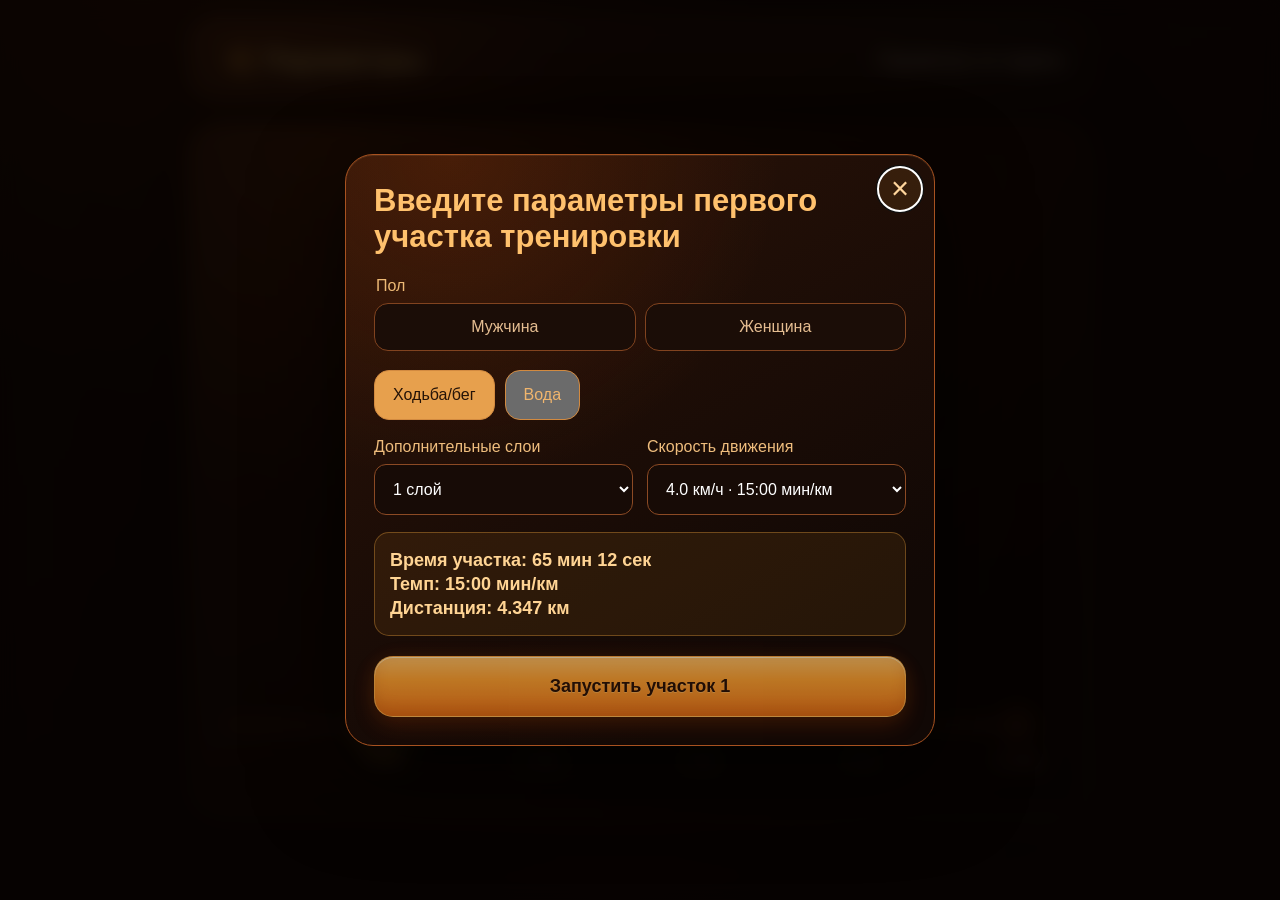
==== commit 5546dd1e: "Improve easy practice timer overtime and controls" ====
--- a/easypracticecalc/index.html
+++ b/easypracticecalc/index.html
@@ -61,6 +61,7 @@
 .timer-time{font-size:32px;font-weight:750;letter-spacing:.03em;font-variant-numeric:tabular-nums}
 .timer-cumulative{margin:12px 0 0;color:#f4d4ae;font-size:15px;font-variant-numeric:tabular-nums}
 .timer-cumulative strong{color:#eca54e}
+.timer-overtime{margin:8px auto 0;max-width:520px;color:#ffc36d;font-size:15px;font-weight:650;line-height:1.4;text-align:center}.timer-overtime[hidden]{display:none}
 .timer-actions{display:flex;flex-wrap:wrap;justify-content:center;gap:10px;margin-top:18px}
 .timer-button{
   min-width:118px;border:1px solid #d28a40;border-radius:12px;padding:12px 18px;
@@ -131,103 +132,43 @@
   .layer-label-full{display:none}
   .layer-label-short{display:inline}
 }
-/* Premium workout dashboard overrides. Core calculator values and timer geometry stay unchanged. */
-:root{color-scheme:dark;--ink:#120905;--panel:#251208;--panel-2:#32180b;--gold:#ffac3d;--gold-soft:#f3bd75;--line:rgba(255,153,38,.54)}
-html{background:var(--ink)}
-body{padding:calc(14px + env(safe-area-inset-top)) max(12px,env(safe-area-inset-right)) calc(20px + env(safe-area-inset-bottom)) max(12px,env(safe-area-inset-left));background:radial-gradient(circle at 18% 4%,rgba(170,66,10,.24),transparent 30rem),radial-gradient(circle at 85% 46%,rgba(121,45,4,.13),transparent 34rem),linear-gradient(155deg,#170a04,#090504 78%);color:#fff4e7}
-body.modal-open{overflow:hidden}
-button,select{font:inherit}
-.app-shell{width:min(100%,900px);margin:auto}
-.parameter-toggle{display:flex;align-items:center;width:100%;min-height:72px;padding:15px 20px;border:1px solid var(--line);border-radius:24px;background:linear-gradient(115deg,rgba(67,29,10,.96),rgba(18,10,7,.96));box-shadow:0 12px 45px rgba(0,0,0,.28),inset 0 1px rgba(255,190,102,.08);color:#fff;cursor:pointer;text-align:left}
-.parameter-toggle-icon{display:grid;flex:0 0 44px;height:44px;place-items:center;color:var(--gold)}
-.parameter-toggle-icon svg{width:30px;height:30px;fill:none;stroke:currentColor;stroke-width:2;stroke-linecap:round}
-.parameter-toggle-copy{display:flex;min-width:0;flex:1;align-items:center;justify-content:space-between;gap:16px}
-.parameter-toggle-label{color:#ffd08a;font-size:clamp(20px,4vw,27px);font-weight:800}
-.parameter-summary{min-width:0;color:#f8e4ca;font-size:clamp(14px,3.2vw,18px);text-align:right;overflow-wrap:anywhere}
-.timer-card{position:relative;overflow:hidden;margin-top:18px;padding:26px 28px 28px;border:1px solid var(--line);border-radius:28px;background:radial-gradient(circle at 50% 18%,rgba(179,73,10,.28),transparent 48%),linear-gradient(145deg,rgba(50,23,9,.98),rgba(20,10,6,.98));box-shadow:0 22px 70px rgba(0,0,0,.38),inset 0 1px rgba(255,188,92,.08);text-align:center}
-.timer-heading{margin:0;color:#ffc36e;font-size:clamp(24px,5.2vw,36px);font-weight:850;letter-spacing:.01em}
-.timer-status{min-height:27px;margin:5px 0 15px;color:#f5c98f;font-size:clamp(16px,3.4vw,21px)}
-.timer-circle{width:clamp(220px,52vw,330px);height:clamp(220px,52vw,330px);filter:drop-shadow(0 0 24px rgba(255,139,20,.2))}
-.timer-circle::before{content:"";position:absolute;inset:18%;border-radius:50%;background:radial-gradient(circle at 50% 42%,rgba(255,171,61,.13),transparent 48%),linear-gradient(145deg,#281207,#100906);box-shadow:inset 0 0 35px rgba(255,142,31,.14)}
-.timer-circle svg{position:relative;z-index:1}
-.timer-track,.timer-progress{stroke-width:10}
-.timer-track{stroke:rgba(255,237,213,.13)}
-.timer-progress{stroke:#ffad3e;filter:drop-shadow(0 0 7px rgba(255,143,24,.8))}
-.timer-center{z-index:2}
-.timer-time{color:#fff;font-size:clamp(36px,9vw,61px);font-weight:850;text-shadow:0 0 18px rgba(255,151,39,.4)}
-.timer-cumulative{margin:13px 0 0;color:#efc28b;font-size:clamp(16px,3.4vw,21px)}
-.timer-cumulative strong{color:#ffaf45;font-weight:850}
-.timer-actions{gap:12px;margin-top:22px}
-.timer-button{display:inline-flex;min-height:56px;align-items:center;justify-content:center;gap:10px;border-radius:17px;padding:13px 22px;border-color:#f49328;background:linear-gradient(135deg,#ffb64e,#ff9324);box-shadow:0 8px 25px rgba(232,101,8,.22),inset 0 1px rgba(255,255,255,.28);color:#281005;font-size:18px;font-weight:800}
-.timer-button.secondary{background:linear-gradient(145deg,rgba(50,22,8,.82),rgba(22,11,7,.92));box-shadow:none;color:#ffc16c}
-.button-icon{display:inline-grid;width:27px;height:27px;place-items:center;font-size:25px;line-height:1}
-.button-icon svg{width:25px;height:25px;fill:none;stroke:currentColor;stroke-width:2.1;stroke-linecap:round;stroke-linejoin:round}
-.timer-actions .timer-button{flex:1 1 180px}
-.next-segment-button{min-height:58px;margin-top:14px;background:linear-gradient(145deg,rgba(54,25,10,.92),rgba(25,12,7,.96));box-shadow:none;color:#ffc16c}
-.next-segment-button:not(.secondary){background:linear-gradient(135deg,#ffb64e,#ff9324);color:#281005}
-.layer-progress{margin-top:25px;padding:3px 34px 25px 0}
-.layer-track{height:4px;background:#6c3b20}
-.layer-fill{background:linear-gradient(90deg,#f69027,#ffc05a);box-shadow:0 0 10px rgba(255,158,45,.65)}
-.layer-marker{width:38px;height:38px;border-color:#794322;background:#241108;color:#d4a36d}
-.layer-step.current .layer-marker{border-color:#ffae3f;color:#ffd28c;box-shadow:0 0 0 4px rgba(255,151,34,.17),0 0 18px rgba(255,138,17,.5)}
-.layer-step.complete .layer-marker{border-color:#ffc05c;background:linear-gradient(145deg,#ffc25f,#ee8d22);color:#271006}
-.layer-step.target .layer-marker{box-shadow:0 0 0 4px rgba(255,193,96,.28),0 0 20px rgba(255,139,20,.72)}
-.segment-history{margin-top:24px;padding:20px 16px;border:1px solid rgba(226,125,30,.25);border-radius:26px;background:linear-gradient(145deg,rgba(39,18,8,.9),rgba(15,8,5,.92))}
-.segment-history h3{margin:0 0 14px;color:#ffc16d;font-size:24px}
-.segment-list{gap:11px}
-.segment-item{display:grid;grid-template-columns:52px minmax(0,1fr) 46px;align-items:center;gap:13px;padding:13px 15px;border:1px solid rgba(237,130,28,.47);border-radius:20px;background:linear-gradient(110deg,rgba(71,31,9,.84),rgba(29,14,8,.92));font-size:15px}
-.segment-type-icon,.segment-check{display:grid;width:46px;height:46px;place-items:center;border:1px solid rgba(255,151,36,.6);border-radius:50%;background:radial-gradient(circle,rgba(164,69,8,.42),rgba(35,15,7,.95));box-shadow:0 0 16px rgba(255,128,14,.15);color:#ffae3d}
-.segment-type-icon svg,.segment-check svg{width:27px;height:27px;fill:none;stroke:currentColor;stroke-width:2;stroke-linecap:round;stroke-linejoin:round}
-.segment-copy{min-width:0}
-.segment-primary{display:block;color:#ffe0b5;font-size:16px;font-weight:720}
-.segment-secondary{display:block;margin-top:3px;color:#d7b18d;font-size:14px}
-.segment-check{margin-left:0;color:#ffc15c;font-size:25px;font-weight:900}
-.parameter-modal[hidden],.segment-warning[hidden]{display:none}
-.parameter-modal,.segment-warning{position:fixed;z-index:30;inset:0;display:grid;place-items:center;padding:max(18px,env(safe-area-inset-top)) 16px max(18px,env(safe-area-inset-bottom));background:rgba(9,4,2,.78);backdrop-filter:blur(8px)}
-.parameter-modal-card{position:relative;width:min(100%,590px);max-height:min(760px,calc(100dvh - 36px));overflow:auto;padding:28px;border:1px solid #df7f22;border-radius:26px;background:radial-gradient(circle at 20% 0,rgba(151,61,8,.25),transparent 45%),linear-gradient(150deg,#32180b,#160b06 80%);box-shadow:0 30px 90px rgba(0,0,0,.62),0 0 35px rgba(210,86,5,.14)}
-.modal-close{position:absolute;top:12px;right:12px;display:grid;width:44px;height:44px;place-items:center;border:0;border-radius:50%;background:rgba(255,166,58,.1);color:#ffd59c;font-size:31px;cursor:pointer}
-.modal-title{margin:0 45px 22px 0;color:#ffc16d;font-size:clamp(23px,5vw,31px)}
-.modal-locked-notice{margin:0 0 18px;padding:12px 14px;border:1px solid rgba(242,151,58,.35);border-radius:13px;background:rgba(255,166,58,.08);color:#f6d2a6;line-height:1.4}
-.modal-locked-notice[hidden]{display:none}
-.sex-fieldset{margin:0 0 19px;padding:0;border:0}
-.sex-fieldset legend{margin-bottom:8px;color:#edb975}
-.sex-options{display:grid;grid-template-columns:1fr 1fr;gap:9px}
-.sex-option{min-height:48px;border:1px solid #9b5425;border-radius:14px;background:#201008;color:#ebc493;cursor:pointer}
-.sex-option[aria-pressed="true"]{border-color:#ffad40;background:linear-gradient(135deg,#f6a63e,#e87e1b);color:#261006;font-weight:800}
-.sex-option:disabled{opacity:.72;cursor:not-allowed}
-.parameter-panel{display:block;padding:0}
-.tabs{margin-bottom:18px}
-.tab{display:flex;align-items:center;justify-content:center;min-height:50px;padding:11px 18px;border-radius:15px}
-.controls{gap:14px}
-.controls>div{flex-basis:220px}
-label{color:#efbd7d}
-select{min-height:51px;border-color:#9f5828;background:#1c0e07}
-.result{margin:17px 0 0;padding:15px;border:1px solid rgba(255,176,66,.4);background:rgba(255,165,47,.12);color:#ffd494;font-size:18px}
-.modal-start{width:100%;margin-top:20px}
-.segment-warning{z-index:40}
-.segment-warning-card{border-color:#df7f22;background:linear-gradient(150deg,#3b1c0d,#1b0d07)}
-@media(max-width:600px){
-  body{padding-top:max(8px,env(safe-area-inset-top));padding-bottom:max(12px,env(safe-area-inset-bottom))}
-  .app-shell{width:100%}
-  .parameter-toggle{min-height:61px;padding:10px 13px;border-radius:19px}
-  .parameter-toggle-icon{flex-basis:38px;height:38px}.parameter-toggle-icon svg{width:27px;height:27px}
-  .parameter-toggle-copy{gap:9px}.parameter-toggle-label{font-size:19px}.parameter-summary{max-width:56%;font-size:13px;line-height:1.25}
-  .timer-card{margin-top:10px;padding:14px 10px 16px;border-radius:22px}
-  .timer-heading{font-size:22px}.timer-status{margin-bottom:4px;font-size:14px;min-height:20px}
-  .timer-circle{width:clamp(184px,51vw,220px);height:clamp(184px,51vw,220px)}
-  .timer-time{font-size:clamp(31px,9vw,41px)}
-  .timer-cumulative{margin-top:3px;font-size:14px}
-  .timer-actions{margin-top:10px;gap:8px}.timer-actions .timer-button{min-height:49px;flex-basis:120px;padding:9px 12px;font-size:16px}
-  .next-segment-button{min-height:49px;margin-top:9px;padding:9px 12px;font-size:16px}
-  .layer-progress{margin-top:14px;padding-right:20px;padding-bottom:17px}
-  .layer-marker{width:31px;height:31px;font-size:12px}.layer-track{top:13px}.layer-label{top:35px}
-  .segment-history{margin-top:12px;padding:15px 10px;border-radius:21px}.segment-history h3{font-size:20px}
-  .segment-item{grid-template-columns:44px minmax(0,1fr) 40px;padding:10px;gap:9px}.segment-type-icon,.segment-check{width:40px;height:40px}.segment-type-icon svg,.segment-check svg{width:23px;height:23px}.segment-primary{font-size:14px}.segment-secondary{font-size:13px}
-  .parameter-modal{align-items:end;padding:8px 8px max(8px,env(safe-area-inset-bottom))}
-  .parameter-modal-card{max-height:calc(100dvh - max(16px,env(safe-area-inset-top)));padding:23px 17px 18px;border-radius:24px 24px 18px 18px}
-  .modal-title{font-size:23px}.controls{display:grid}.tabs{margin-bottom:13px}.result{font-size:16px}.modal-start{min-height:52px;margin-top:15px}
-}
-@media(max-width:375px){.timer-circle{width:180px;height:180px}.timer-card{padding-left:8px;padding-right:8px}.timer-heading{font-size:20px}.parameter-toggle-label{font-size:18px}.layer-progress{margin-top:11px}}
+/* Layered copper-and-amber workout dashboard. Calculator values stay unchanged. */
+:root{
+  color-scheme:dark;
+  --bg-deep:#080403;--bg-night:#100704;--bg-panel:#180b06;--brown-dark:#241006;
+  --brown-warm:#3a1808;--copper-muted:#6f3518;--copper:#b45b20;--amber:#ef8520;
+  --amber-bright:#ffad3d;--gold:#ffd06f;--cream:#fff0d5;--text-muted:#c9a57f;
+  --edge-dim:rgba(164,78,28,.34);--edge-hot:rgba(255,174,64,.72);--shadow-deep:rgba(0,0,0,.62);
+}
+html{background:var(--bg-deep)}
+body{padding:calc(18px + env(safe-area-inset-top)) max(12px,env(safe-area-inset-right)) calc(34px + env(safe-area-inset-bottom)) max(12px,env(safe-area-inset-left));background:radial-gradient(ellipse at 18% -8%,rgba(168,65,10,.22),transparent 34rem),radial-gradient(ellipse at 50% 32rem,rgba(126,46,7,.13),transparent 31rem),radial-gradient(ellipse at 48% 82%,rgba(92,35,8,.09),transparent 27rem),linear-gradient(155deg,var(--bg-night),var(--bg-deep) 72%);background-attachment:fixed;color:var(--cream)}
+body::before{content:"";position:fixed;z-index:-1;inset:0;pointer-events:none;background:radial-gradient(ellipse at center,transparent 25%,rgba(0,0,0,.16) 68%,rgba(0,0,0,.55) 115%)}
+body.modal-open{overflow:hidden}button,select{font:inherit}.app-shell{width:min(100%,900px);margin:auto}
+.parameter-toggle,.timer-card,.segment-history,.segment-item,.timer-button.secondary,.next-segment-button{border:1px solid transparent;background-clip:padding-box,border-box}
+.parameter-toggle{display:flex;position:relative;align-items:center;width:100%;min-height:82px;padding:17px 24px;border-radius:28px;background:radial-gradient(circle at 12% 0,rgba(192,78,12,.21),transparent 37%),linear-gradient(108deg,rgba(48,20,8,.97),rgba(14,8,5,.98)) padding-box,linear-gradient(118deg,var(--edge-hot),rgba(126,55,20,.46) 48%,rgba(255,204,125,.26)) border-box;box-shadow:0 18px 52px rgba(0,0,0,.34),inset 0 1px rgba(255,226,175,.13),inset 0 -18px 35px rgba(0,0,0,.18),0 0 20px rgba(165,66,7,.06);color:var(--cream);cursor:pointer;text-align:left}
+.parameter-toggle::after{content:"";position:absolute;inset:2px;border-radius:26px;pointer-events:none;background:linear-gradient(112deg,rgba(255,206,128,.05),transparent 34%,rgba(255,160,43,.025) 72%,transparent)}
+.parameter-toggle-icon{display:grid;flex:0 0 48px;height:48px;place-items:center;color:var(--amber-bright);filter:drop-shadow(0 0 8px rgba(242,128,25,.27))}.parameter-toggle-icon svg{width:33px;height:33px;fill:none;stroke:currentColor;stroke-width:2;stroke-linecap:round}
+.parameter-toggle-copy{display:flex;min-width:0;flex:1;align-items:center;justify-content:space-between;gap:18px}.parameter-toggle-label{flex:0 0 auto;color:var(--gold);font-size:clamp(21px,4vw,28px);font-weight:790;letter-spacing:.005em}.parameter-summary{min-width:0;flex:1 1 auto;color:#ead4bb;font-size:clamp(13px,2.7vw,18px);font-weight:480;line-height:1.25;text-align:right;white-space:nowrap}
+.timer-card{position:relative;isolation:isolate;overflow:hidden;margin-top:22px;padding:32px 34px 32px;border-radius:32px;background:radial-gradient(ellipse at 15% 3%,rgba(199,79,10,.25),transparent 37%),radial-gradient(circle at 50% 35%,rgba(180,68,7,.17),transparent 32%),radial-gradient(ellipse at 92% 78%,rgba(0,0,0,.38),transparent 47%),linear-gradient(145deg,#271006,#120805 72%,#090503) padding-box,linear-gradient(135deg,rgba(255,169,52,.77),rgba(121,50,17,.42) 40%,rgba(244,154,53,.22) 72%,rgba(255,215,145,.43)) border-box;box-shadow:0 30px 92px var(--shadow-deep),inset 0 1px rgba(255,220,157,.12),inset 0 -44px 70px rgba(0,0,0,.27),0 0 38px rgba(163,58,4,.08);text-align:center}
+.timer-card::before{content:"";position:absolute;z-index:-1;inset:-12% 8% 39%;pointer-events:none;background:radial-gradient(ellipse,rgba(231,95,9,.14),transparent 67%);filter:blur(20px)}.timer-card::after{content:"";position:absolute;z-index:-1;inset:1px;border-radius:30px;pointer-events:none;background:linear-gradient(115deg,rgba(255,223,169,.045),transparent 31%,transparent 68%,rgba(0,0,0,.18))}
+.timer-heading{margin:0;color:var(--amber-bright);font-size:clamp(26px,5.4vw,38px);font-weight:840;letter-spacing:.005em;text-shadow:0 2px 18px rgba(230,100,8,.16)}.timer-status{min-height:29px;margin:7px 0 16px;color:#efc38b;font-size:clamp(16px,3.4vw,21px);font-weight:450;letter-spacing:.01em}
+.timer-circle{position:relative;width:clamp(238px,54vw,350px);height:clamp(238px,54vw,350px);margin:0 auto;filter:drop-shadow(0 19px 30px rgba(0,0,0,.32))}
+.timer-circle::before{content:"";position:absolute;z-index:1;inset:7.1%;border-radius:50%;pointer-events:none;background:radial-gradient(circle at 48% 40%,rgba(255,205,130,.13),transparent 28%),radial-gradient(circle,transparent 44%,rgba(27,9,2,.1) 64%,rgba(9,4,2,.62) 100%),linear-gradient(rgba(91,31,3,.08),rgba(20,6,2,.3));box-shadow:inset 0 0 19px rgba(255,177,68,.16),inset 0 0 48px rgba(0,0,0,.3)}
+.timer-circle::after{content:"";position:absolute;z-index:1;inset:8.1%;border-radius:50%;pointer-events:none;box-shadow:inset 0 1px rgba(255,222,164,.24),inset 0 -12px 28px rgba(0,0,0,.24),0 0 0 1px rgba(122,56,21,.36)}
+.timer-backdrop{position:absolute;z-index:0;inset:7.2%;width:85.6%;height:85.6%;border-radius:50%;object-fit:cover;filter:saturate(.8) brightness(.62) contrast(1.09) sepia(.08);transition:opacity .24s ease}.timer-backdrop[hidden]{display:none}
+.timer-circle svg{position:relative;z-index:2;width:100%;height:100%;overflow:visible;transform:rotate(-90deg)}
+.timer-track-outer,.timer-track,.timer-progress-glow,.timer-progress,.timer-progress-highlight,.timer-progress-lead{fill:none;transform-origin:center;stroke-linecap:round}
+.timer-track-outer{stroke:#2f170d;stroke-width:16;filter:drop-shadow(0 1px 1px rgba(255,177,83,.11))}.timer-track{stroke:url(#timerTrackGradient);stroke-width:11}.timer-progress-glow{stroke:#ff8d1f;stroke-width:17;opacity:.24;filter:url(#timerArcGlow)}.timer-progress{stroke:url(#timerArcGradient);stroke-width:11;transition:stroke-dashoffset .25s linear}.timer-progress-highlight{stroke:url(#timerHighlightGradient);stroke-width:3.1;opacity:.82;transition:stroke-dashoffset .25s linear}.timer-progress-lead{stroke:#fff0ae;stroke-width:8;filter:url(#timerLeadGlow);transition:stroke-dashoffset .25s linear}
+.timer-center{z-index:3}.timer-time{color:#fffaf0;font-size:clamp(39px,9vw,64px);font-weight:820;letter-spacing:.015em;text-shadow:0 1px 2px rgba(42,14,2,.9),0 0 11px rgba(255,195,105,.22);font-variant-numeric:tabular-nums}.timer-cumulative{margin:15px 0 0;color:#e8c49b;font-size:clamp(16px,3.4vw,21px);font-weight:450}.timer-cumulative strong{color:var(--amber-bright);font-weight:800;letter-spacing:.02em}
+.timer-actions{gap:14px;margin-top:24px}.timer-button{display:inline-flex;min-height:61px;align-items:center;justify-content:center;gap:10px;padding:14px 24px;border:1px solid rgba(255,183,81,.72);border-radius:19px;background:linear-gradient(180deg,#ffc064 0%,#ffa231 38%,#ed7618 100%);box-shadow:inset 0 1px rgba(255,249,218,.72),inset 0 -7px 14px rgba(145,49,2,.18),0 9px 23px rgba(188,67,3,.26),0 0 21px rgba(255,139,26,.1);color:#281005;font-size:18px;font-weight:810;text-shadow:0 1px rgba(255,220,148,.38);cursor:pointer}.timer-button:hover:not(:disabled){filter:brightness(1.045)}.timer-button:active:not(:disabled){transform:translateY(1px);box-shadow:inset 0 2px 8px rgba(111,35,1,.24),0 4px 12px rgba(0,0,0,.3)}
+.timer-button.secondary,.next-segment-button{background:radial-gradient(circle at 23% 0,rgba(151,59,8,.13),transparent 47%),linear-gradient(145deg,rgba(42,18,8,.92),rgba(15,8,5,.97)) padding-box,linear-gradient(135deg,rgba(255,165,48,.83),rgba(120,48,18,.45) 54%,rgba(245,160,57,.55)) border-box;box-shadow:inset 0 1px rgba(255,213,141,.08),inset 0 -11px 24px rgba(0,0,0,.15),0 8px 20px rgba(0,0,0,.2);color:#f7b95e;text-shadow:none}.button-icon{display:inline-grid;width:34px;height:34px;flex:0 0 auto;place-items:center;line-height:1}.button-icon.wide{width:43px;height:27px}.button-icon img{display:block;width:100%;height:100%;object-fit:contain;filter:drop-shadow(0 0 5px rgba(255,142,27,.22))}.timer-actions .timer-button{flex:1 1 180px}.next-segment-button{width:100%;min-height:62px;margin-top:16px}.next-segment-button:not(.secondary){background:linear-gradient(180deg,#ffc064,#ff9d2c 42%,#ea7417);color:#281005}
+.layer-progress{margin-top:31px;padding:10px 38px 27px 0}.layer-track{top:17px;height:5px;overflow:visible;background:linear-gradient(180deg,#70401f,#4a2817);box-shadow:inset 0 1px rgba(255,191,105,.13),0 1px 4px rgba(0,0,0,.45)}.layer-fill{position:relative;background:linear-gradient(90deg,#d56b1d,var(--amber-bright) 58%,var(--gold));box-shadow:0 0 7px rgba(255,145,31,.45)}.layer-fill::after{content:"";position:absolute;inset:0;background:linear-gradient(180deg,rgba(255,241,196,.38),transparent 55%);border-radius:inherit}.layer-marker{position:absolute;width:42px;height:42px;border:1px solid var(--copper-muted);background:radial-gradient(circle at 50% 38%,#2d1409,#170b06 72%);box-shadow:inset 0 1px rgba(255,190,105,.06),inset 0 -8px 13px rgba(0,0,0,.2);color:#bf9064;font-weight:720}.layer-marker::before,.layer-marker::after{content:"";position:absolute;pointer-events:none;border-radius:50%}.layer-step.complete .layer-marker{border-color:#e99a39;background:radial-gradient(circle at 34% 20%,#ffd987,#ffac3f 36%,#df7319 100%);box-shadow:inset 0 2px rgba(255,250,216,.72),inset 0 -7px 12px rgba(145,49,2,.24),0 0 10px rgba(245,126,20,.25);color:#2b1105}.layer-step.complete .layer-marker::before{inset:3px 7px auto;height:7px;background:linear-gradient(180deg,rgba(255,255,232,.48),transparent)}
+.layer-step.current .layer-marker{z-index:3;border:2px solid var(--gold);background:radial-gradient(circle at 48% 42%,#2b140a,#120906 72%);box-shadow:inset 0 0 0 2px rgba(255,153,37,.19),inset 0 1px rgba(255,244,204,.28),0 0 13px rgba(255,139,20,.52);color:var(--gold)}.layer-step.current .layer-marker::before{inset:-8px;border:2px solid rgba(255,174,52,.62);box-shadow:0 0 12px rgba(255,132,11,.52),inset 0 0 9px rgba(255,164,41,.22)}.layer-step.current .layer-marker::after{inset:-18px;background:repeating-conic-gradient(from 7deg,rgba(255,177,56,.32) 0 2deg,transparent 2deg 24deg);-webkit-mask:radial-gradient(circle,transparent 53%,#000 55% 59%,transparent 62%);mask:radial-gradient(circle,transparent 53%,#000 55% 59%,transparent 62%);filter:drop-shadow(0 0 5px rgba(255,133,12,.38));opacity:.68}.layer-step.target:not(.current) .layer-marker{box-shadow:inset 0 0 0 1px rgba(255,166,50,.18),0 0 0 3px rgba(116,48,17,.26)}.layer-label{top:47px;color:#b98a62}.layer-step.complete .layer-label,.layer-step.current .layer-label{color:#eaaa56}
+.segment-history{position:relative;margin-top:27px;padding:24px 20px 22px;border-radius:30px;background:radial-gradient(ellipse at 15% 0,rgba(147,55,8,.17),transparent 38%),linear-gradient(150deg,rgba(28,13,7,.96),rgba(10,6,4,.98)) padding-box,linear-gradient(135deg,rgba(226,126,31,.5),rgba(101,43,18,.26) 57%,rgba(235,150,58,.32)) border-box;box-shadow:inset 0 1px rgba(255,213,145,.07),inset 0 -25px 48px rgba(0,0,0,.17),0 18px 45px rgba(0,0,0,.27)}.segment-history h2{margin:0 0 16px;color:#f5b85c;font-size:clamp(21px,4vw,27px);font-weight:780}.segment-list{gap:13px}.segment-item{position:relative;display:grid;grid-template-columns:58px minmax(0,1fr) 50px;align-items:center;gap:15px;padding:14px 17px;border-radius:23px;background:radial-gradient(circle at 12% 50%,rgba(198,80,9,.26),transparent 25%),radial-gradient(ellipse at 56% 45%,rgba(126,47,8,.2),transparent 44%),linear-gradient(100deg,#1a0c06,#371608 48%,#160a05) padding-box,linear-gradient(120deg,rgba(244,144,42,.69),rgba(121,51,19,.4) 53%,rgba(225,125,35,.55)) border-box;box-shadow:inset 0 1px rgba(255,221,157,.12),inset 0 -13px 26px rgba(0,0,0,.19),0 9px 25px rgba(0,0,0,.23);font-size:15px}.segment-item::after{content:"";position:absolute;inset:1px;border-radius:21px;pointer-events:none;background:linear-gradient(105deg,rgba(255,198,108,.045),transparent 35%,rgba(0,0,0,.08))}.segment-type-icon,.segment-check{display:grid;width:50px;height:50px;place-items:center;border-radius:50%;color:var(--amber-bright)}.segment-type-icon{position:relative;z-index:1;filter:drop-shadow(0 0 9px rgba(255,130,13,.27))}.segment-type-icon img{display:block;width:100%;height:100%;object-fit:contain}.segment-copy{position:relative;z-index:1;min-width:0}.segment-primary{display:block;color:#ffe0b5;font-size:17px;font-weight:690}.segment-secondary{display:block;margin-top:4px;color:var(--text-muted);font-size:14px;font-weight:430}.segment-check{position:relative;z-index:1;border:1px solid #c66a25;background:radial-gradient(circle at 40% 35%,#3a1808,#180b06 72%);box-shadow:inset 0 1px rgba(255,221,155,.17),inset 0 0 0 3px rgba(255,144,28,.08),0 0 13px rgba(255,122,8,.2);color:var(--amber-bright);font-size:29px;font-weight:760;text-shadow:0 0 9px rgba(255,142,25,.46)}
+.segment-overtime{display:block;margin-top:7px;padding:6px 9px;border-left:2px solid #f59a2c;border-radius:0 8px 8px 0;background:rgba(246,139,31,.08);color:#ffc16a;font-size:13px;font-weight:650}
+.parameter-modal[hidden],.segment-warning[hidden],.reset-confirmation[hidden]{display:none}.parameter-modal,.segment-warning,.reset-confirmation{position:fixed;z-index:30;inset:0;display:grid;place-items:center;padding:max(18px,env(safe-area-inset-top)) 16px max(18px,env(safe-area-inset-bottom));background:rgba(7,3,2,.82);backdrop-filter:blur(10px)}.parameter-modal-card{position:relative;width:min(100%,590px);max-height:min(760px,calc(100dvh - 36px));overflow:auto;padding:28px;border:1px solid #a85220;border-radius:28px;background:radial-gradient(circle at 18% 0,rgba(171,66,8,.23),transparent 43%),linear-gradient(150deg,#2b1308,#110805 82%);box-shadow:0 30px 90px rgba(0,0,0,.67),inset 0 1px rgba(255,213,145,.1)}.modal-close{position:absolute;top:12px;right:12px;display:grid;width:44px;height:44px;place-items:center;border:0;border-radius:50%;background:rgba(255,166,58,.1);color:#ffd59c;font-size:31px;cursor:pointer}.modal-title{margin:0 45px 22px 0;color:#ffc16d;font-size:clamp(23px,5vw,31px)}.modal-locked-notice{margin:0 0 18px;padding:12px 14px;border:1px solid rgba(242,151,58,.35);border-radius:13px;background:rgba(255,166,58,.08);color:#f6d2a6;line-height:1.4}.modal-locked-notice[hidden]{display:none}.sex-fieldset{margin:0 0 19px;padding:0;border:0}.sex-fieldset legend{margin-bottom:8px;color:#edb975}.sex-options{display:grid;grid-template-columns:1fr 1fr;gap:9px}.sex-option{min-height:48px;border:1px solid #81431f;border-radius:14px;background:#1b0d07;color:#e5bd91;cursor:pointer}.sex-option[aria-pressed="true"]{border-color:#ffad40;background:linear-gradient(180deg,#ffbc59,#e97a1b);color:#261006;font-weight:800}.sex-option:disabled{opacity:.72;cursor:not-allowed}.parameter-panel{display:block;padding:0}.tabs{margin-bottom:18px}.tab{display:flex;align-items:center;justify-content:center;min-height:50px;padding:11px 18px;border-radius:15px}.controls{gap:14px}.controls>div{flex-basis:220px}label{color:#efbd7d}select{min-height:51px;border-color:#8c4a24;background:#170b06}.result{margin:17px 0 0;padding:15px;border:1px solid rgba(255,176,66,.32);background:rgba(255,165,47,.09);color:#ffd494;font-size:18px}.modal-start{width:100%;margin-top:20px}.segment-warning{z-index:40}.segment-warning-card{border-color:#b15a24;background:linear-gradient(150deg,#2d150a,#120805)}.reset-confirmation{z-index:45}.reset-confirmation-card{width:min(100%,520px);padding:27px;border:1px solid transparent;border-radius:25px;background:radial-gradient(circle at 20% 0,rgba(193,74,8,.23),transparent 46%),linear-gradient(150deg,#2a1208,#100705 84%) padding-box,linear-gradient(135deg,rgba(255,174,63,.72),rgba(117,47,18,.42) 58%,rgba(240,142,45,.48)) border-box;box-shadow:0 28px 85px rgba(0,0,0,.68),inset 0 1px rgba(255,222,167,.1);text-align:center}.reset-confirmation-text{margin:0;color:#f7dcc0;font-size:clamp(17px,3.8vw,21px);line-height:1.5}.reset-confirmation-text strong{display:block;margin-bottom:9px;color:#ffbd62;font-weight:790}.reset-confirmation-actions{display:flex;gap:11px;margin-top:24px}.reset-confirmation-actions .timer-button{min-width:0;flex:1 1 0}
+@media(max-width:600px){body{padding-top:max(9px,env(safe-area-inset-top));padding-bottom:max(15px,env(safe-area-inset-bottom))}.app-shell{width:100%}.parameter-toggle{min-height:64px;padding:11px 14px;border-radius:21px}.parameter-toggle::after{border-radius:19px}.parameter-toggle-icon{flex-basis:39px;height:39px}.parameter-toggle-icon svg{width:28px;height:28px}.parameter-toggle-copy{gap:8px}.parameter-toggle-label{font-size:clamp(17px,5.1vw,20px)}.parameter-summary{font-size:clamp(11px,3.15vw,13px);letter-spacing:-.01em}.timer-card{margin-top:11px;padding:18px 12px 18px;border-radius:25px}.timer-heading{font-size:clamp(21px,6vw,25px)}.timer-status{min-height:20px;margin:3px 0 6px;font-size:clamp(13px,3.7vw,15px)}.timer-circle{width:clamp(195px,59vw,240px);height:clamp(195px,59vw,240px)}.timer-time{font-size:clamp(31px,10vw,43px)}.timer-cumulative{margin-top:5px;font-size:14px}.timer-actions{margin-top:13px;gap:9px}.timer-actions .timer-button{min-height:51px;flex-basis:120px;padding:8px 11px;font-size:16px}.button-icon{width:30px;height:30px}.button-icon.wide{width:38px;height:24px}.next-segment-button{min-height:51px;margin-top:10px;padding:8px 11px;font-size:16px}.layer-progress{margin-top:18px;padding:9px 21px 19px 0}.layer-marker{width:34px;height:34px;font-size:12px}.layer-track{top:14px}.layer-label{top:39px}.segment-history{margin-top:14px;padding:17px 11px 15px;border-radius:23px}.segment-history h2{margin-bottom:12px;font-size:20px}.segment-item{grid-template-columns:46px minmax(0,1fr) 42px;padding:11px 10px;gap:9px;border-radius:19px}.segment-type-icon,.segment-check{width:42px;height:42px}.segment-primary{font-size:14px}.segment-secondary{font-size:12.5px}.segment-check{font-size:23px}.parameter-modal,.reset-confirmation{align-items:end;padding:8px 8px max(8px,env(safe-area-inset-bottom))}.parameter-modal-card{max-height:calc(100dvh - max(16px,env(safe-area-inset-top)));padding:23px 17px 18px;border-radius:24px 24px 18px 18px}.reset-confirmation-card{padding:23px 16px 17px;border-radius:24px}.reset-confirmation-actions{margin-top:19px}.modal-title{font-size:23px}.controls{display:grid}.tabs{margin-bottom:13px}.result{font-size:16px}.modal-start{min-height:52px;margin-top:15px}}
+@media(max-width:375px){.parameter-toggle{padding-inline:11px}.parameter-toggle-icon{flex-basis:35px}.parameter-toggle-label{font-size:17px}.parameter-summary{font-size:10.5px}.timer-circle{width:190px;height:190px}.timer-card{padding-left:8px;padding-right:8px}.timer-heading{font-size:20px}.layer-progress{margin-top:14px}}
 </style>
 </head>
 <body>
@@ -243,19 +184,51 @@
     <h1 class="timer-heading" id="timerPractice">Новая тренировка</h1>
     <p class="timer-status" id="timerStatus" aria-live="polite">Настройте первый участок</p>
     <div class="timer-circle">
+      <img class="timer-backdrop" id="timerBackdrop" alt="" aria-hidden="true" decoding="async" hidden>
       <svg viewBox="0 0 220 220" aria-hidden="true">
+        <defs>
+          <linearGradient id="timerTrackGradient" x1="22" y1="24" x2="198" y2="196" gradientUnits="userSpaceOnUse">
+            <stop offset="0" stop-color="#6f3518"></stop>
+            <stop offset="0.42" stop-color="#32180d"></stop>
+            <stop offset="0.78" stop-color="#4b2514"></stop>
+            <stop offset="1" stop-color="#7b3d1b"></stop>
+          </linearGradient>
+          <linearGradient id="timerArcGradient" x1="24" y1="194" x2="196" y2="26" gradientUnits="userSpaceOnUse">
+            <stop offset="0" stop-color="#d96b18"></stop>
+            <stop offset="0.34" stop-color="#ff9226"></stop>
+            <stop offset="0.67" stop-color="#ffd06f"></stop>
+            <stop offset="1" stop-color="#ff9d2e"></stop>
+          </linearGradient>
+          <linearGradient id="timerHighlightGradient" x1="35" y1="185" x2="190" y2="35" gradientUnits="userSpaceOnUse">
+            <stop offset="0" stop-color="#ffb646" stop-opacity=".28"></stop>
+            <stop offset=".58" stop-color="#fff3c5" stop-opacity=".92"></stop>
+            <stop offset="1" stop-color="#ffd277" stop-opacity=".55"></stop>
+          </linearGradient>
+          <filter id="timerArcGlow" x="-40%" y="-40%" width="180%" height="180%">
+            <feGaussianBlur stdDeviation="5.5"></feGaussianBlur>
+          </filter>
+          <filter id="timerLeadGlow" x="-180%" y="-180%" width="460%" height="460%">
+            <feGaussianBlur stdDeviation="2.7" result="blur"></feGaussianBlur>
+            <feMerge><feMergeNode in="blur"></feMergeNode><feMergeNode in="SourceGraphic"></feMergeNode></feMerge>
+          </filter>
+        </defs>
+        <circle class="timer-track-outer" cx="110" cy="110" r="94"></circle>
         <circle class="timer-track" cx="110" cy="110" r="94"></circle>
+        <circle class="timer-progress-glow" id="timerProgressGlow" cx="110" cy="110" r="94"></circle>
         <circle class="timer-progress" id="timerProgress" cx="110" cy="110" r="94"></circle>
+        <circle class="timer-progress-highlight" id="timerProgressHighlight" cx="110" cy="110" r="94"></circle>
+        <circle class="timer-progress-lead" id="timerProgressLead" cx="110" cy="110" r="94"></circle>
       </svg>
       <div class="timer-center"><time class="timer-time" id="timerTime">00:00:00</time></div>
     </div>
     <p class="timer-cumulative">Суммарное время: <strong id="timerCumulative">00:00:00</strong></p>
+    <p class="timer-overtime" id="timerOvertime" role="status" hidden></p>
     <div class="timer-actions">
-      <button class="timer-button" id="timerPause" type="button" hidden><span class="button-icon" aria-hidden="true">Ⅱ</span><span>Пауза</span></button>
-      <button class="timer-button" id="timerResume" type="button" hidden><span class="button-icon" aria-hidden="true">▶</span><span>Продолжить</span></button>
-      <button class="timer-button secondary" id="timerReset" type="button" hidden><span class="button-icon" aria-hidden="true"><svg viewBox="0 0 28 28"><path d="M23 9V3l-3 3a10 10 0 1 0 2.5 10"/></svg></span><span>Сбросить</span></button>
+      <button class="timer-button" id="timerPause" type="button" hidden><span class="button-icon" aria-hidden="true"><img src="./assets/button-pause.webp" alt="" width="128" height="128"></span><span>Пауза</span></button>
+      <button class="timer-button" id="timerResume" type="button" hidden><span class="button-icon" aria-hidden="true"><img src="./assets/button-play.webp" alt="" width="128" height="128"></span><span>Продолжить</span></button>
+      <button class="timer-button secondary" id="timerReset" type="button" hidden><span class="button-icon" aria-hidden="true"><img src="./assets/button-reset.webp" alt="" width="128" height="128"></span><span>Сбросить</span></button>
     </div>
-    <button class="timer-button next-segment-button" id="timerNext" type="button" hidden><span class="button-icon" aria-hidden="true">⊕</span><span class="next-segment-label">Следующий отрезок</span></button>
+    <button class="timer-button next-segment-button" id="timerNext" type="button" hidden><span class="button-icon wide" aria-hidden="true"><img id="timerNextIcon" src="./assets/button-next.webp" alt="" width="160" height="80"></span><span class="next-segment-label">Следующий отрезок</span></button>
     <div class="layer-progress" id="layerProgress" role="progressbar"
          aria-label="Глубина прохождения практики по пяти слоям"
          aria-valuemin="0" aria-valuemax="5" aria-valuenow="0"></div>
@@ -310,6 +283,20 @@
   </div>
 </div>
 
+<div class="reset-confirmation" id="resetConfirmation" role="alertdialog" aria-modal="true"
+     aria-labelledby="resetConfirmationText" hidden>
+  <div class="reset-confirmation-card" tabindex="-1">
+    <p class="reset-confirmation-text" id="resetConfirmationText">
+      <strong>⚠️Вы точно уверены, что хотите сбросить результаты?</strong>
+      Будут сброшены результаты всей тренировки. Очищение начнётся снова с первого слоя.🔄
+    </p>
+    <div class="reset-confirmation-actions">
+      <button class="timer-button secondary" id="resetConfirmationCancel" type="button">Отмена</button>
+      <button class="timer-button" id="resetConfirmationConfirm" type="button">Сбросить</button>
+    </div>
+  </div>
+</div>
+
 <script src="./timer_logic.js"></script>
 <script>
 const waterData={"28":{"1":14.6,"2":29.1,"3":43.6,"4":58.1,"5":72.7},"27":{"1":13.1,"2":26.1,"3":39.2,"4":52.2,"5":65.2},"26":{"1":11.8,"2":23.5,"3":35.2,"4":46.9,"5":58.6},"25":{"1":10.6,"2":21.1,"3":31.6,"4":42.1,"5":52.6},"24":{"1":9.5,"2":18.9,"3":28.3,"4":37.8,"5":47.2},"23":{"1":8.5,"2":17.0,"3":25.4,"4":33.9,"5":42.4},"22":{"1":7.6,"2":15.2,"3":22.8,"4":30.4,"5":38.0},"21":{"1":6.9,"2":13.7,"3":20.5,"4":27.3,"5":34.2},"20":{"1":6.2,"2":12.3,"3":18.4,"4":24.5,"5":30.7},"19":{"1":5.5,"2":11.0,"3":16.5,"4":22.0,"5":27.5},"18":{"1":5.0,"2":9.9,"3":14.8,"4":19.8,"5":24.7},"17":{"1":4.5,"2":8.9,"3":13.3,"4":17.8,"5":22.2},"16":{"1":4.0,"2":8.0,"3":12.0,"4":15.9,"5":19.9},"15":{"1":3.6,"2":7.2,"3":10.8,"4":14.3,"5":17.9},"14":{"1":3.3,"2":6.5,"3":9.7,"4":12.9,"5":16.1},"13":{"1":2.9,"2":5.8,"3":8.7,"4":11.5,"5":14.4},"12":{"1":2.6,"2":5.2,"3":7.8,"4":10.4,"5":13.0},"11":{"1":2.4,"2":4.7,"3":7.0,"4":9.3,"5":11.6},"10":{"1":2.1,"2":4.2,"3":6.3,"4":8.4,"5":10.4},"9":{"1":1.9,"2":3.8,"3":5.6,"4":7.5,"5":9.4},"8":{"1":1.7,"2":3.4,"3":5.1,"4":6.8,"5":8.4},"7":{"1":1.6,"2":3.1,"3":4.6,"4":6.1,"5":7.6},"6":{"1":1.4,"2":2.7,"3":4.1,"4":5.4,"5":6.8},"5":{"1":1.3,"2":2.5,"3":3.7,"4":4.9,"5":6.1},"4":{"1":1.1,"2":2.2,"3":3.3,"4":4.4,"5":5.5}};
